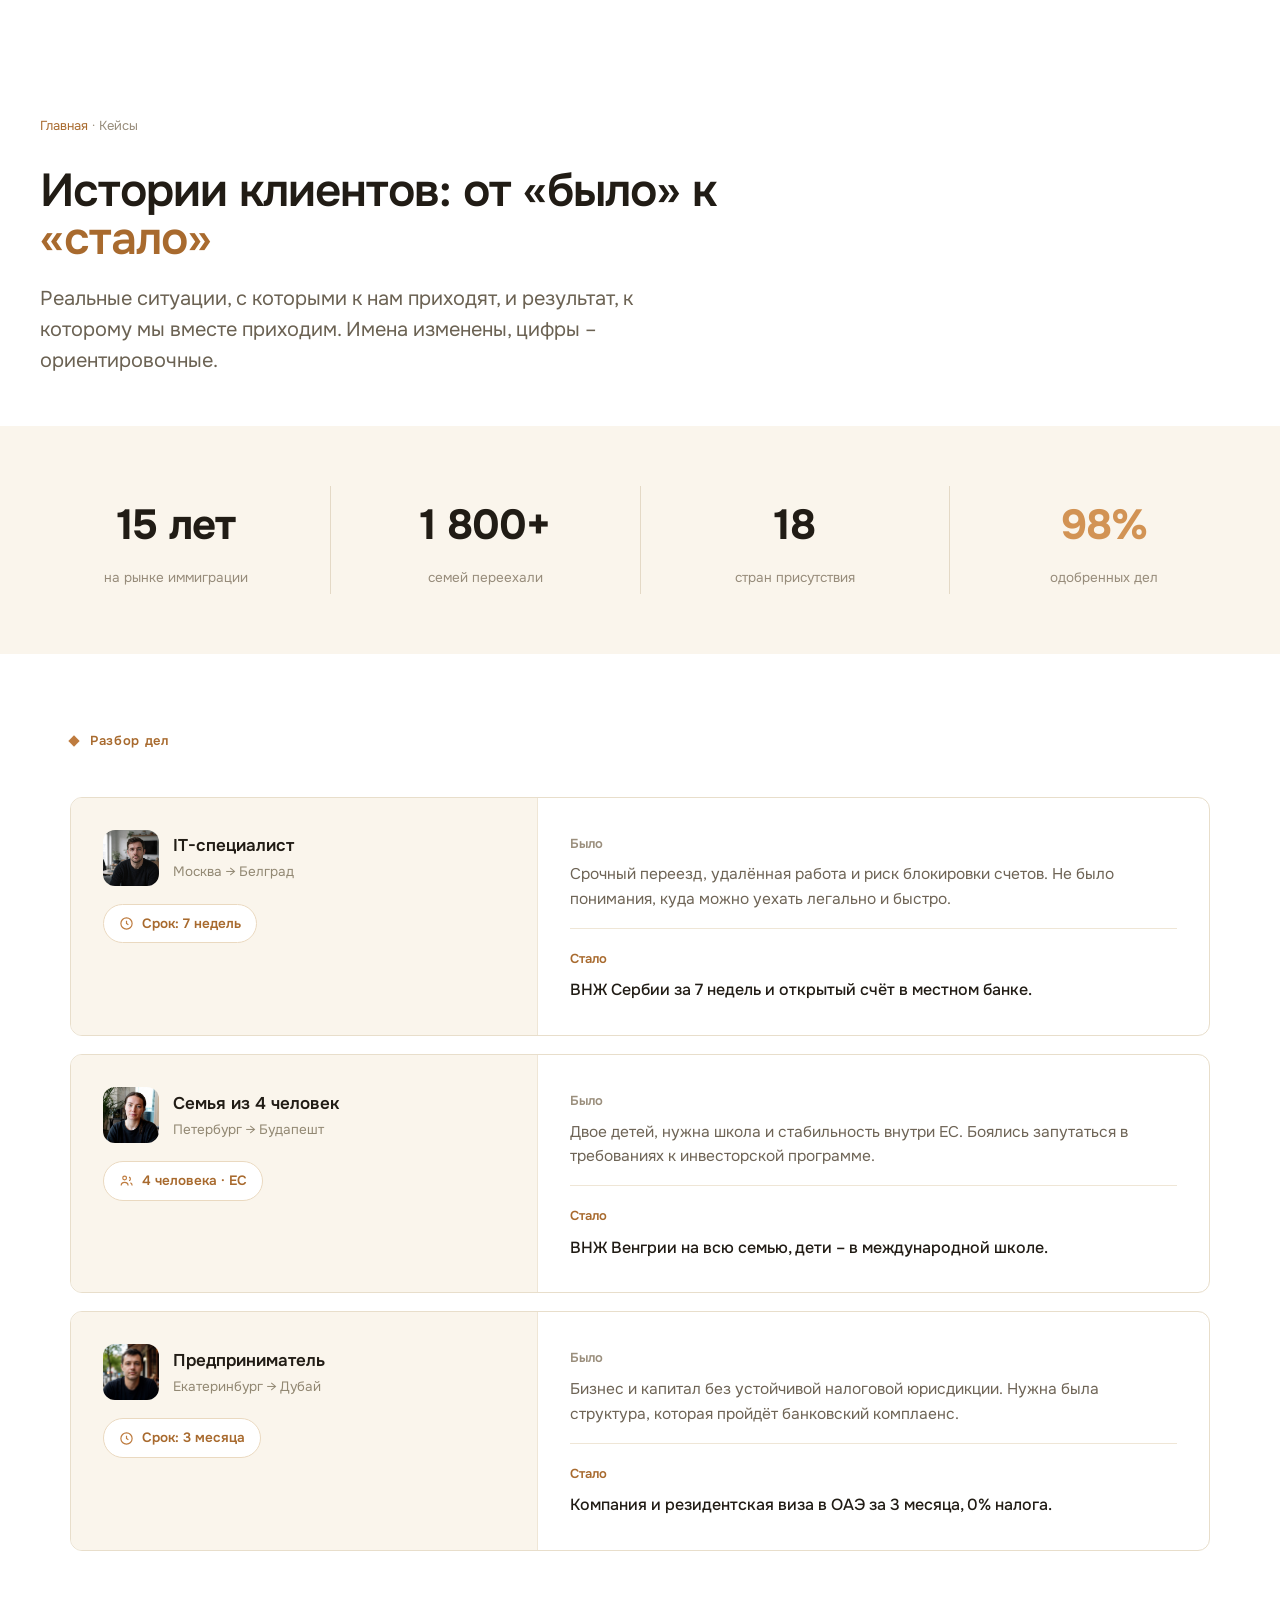
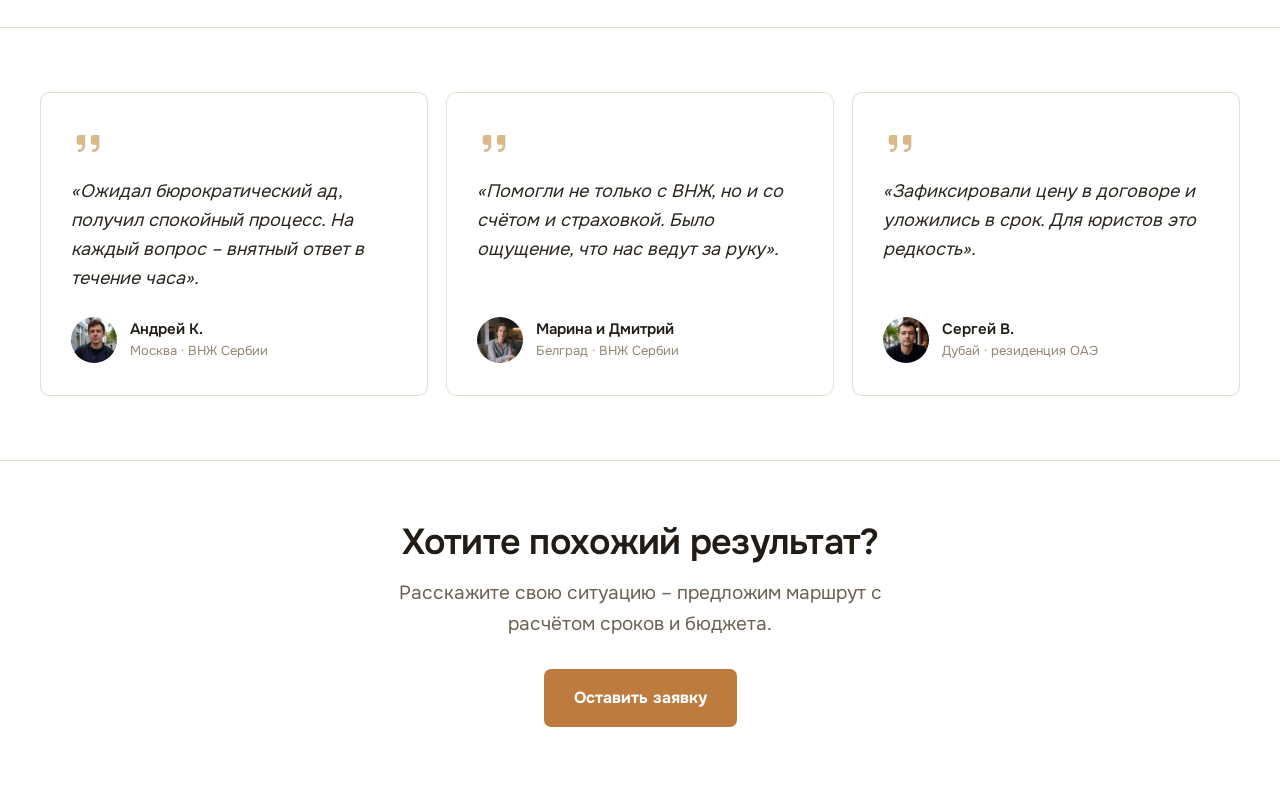
==== Cases.dc.html @ de361b55 "Polish: remove decorative icons & hero eyebrows, redesign Contacts (cream info panel + extra form fi" ====
<!DOCTYPE html>
<html>
<head>
<meta charset="utf-8">
<meta name="viewport" content="width=device-width, initial-scale=1">
<script src="./support.js"></script>
</head>
<body>
<x-dc>
<helmet>
<link rel="stylesheet" href="_ds/meta-design-system-d7eae776-0840-4b6b-a743-934cf637a0c1/tokens/fonts.css">
<link rel="stylesheet" href="_ds/meta-design-system-d7eae776-0840-4b6b-a743-934cf637a0c1/styles.css">
<script src="_ds/meta-design-system-d7eae776-0840-4b6b-a743-934cf637a0c1/_ds_bundle.js"></script>
<link rel="preconnect" href="https://fonts.googleapis.com">
<link rel="preconnect" href="https://fonts.gstatic.com" crossorigin>
<link href="https://fonts.googleapis.com/css2?family=Onest:wght@300;400;500;600;700;800&display=swap" rel="stylesheet">
<style>
  *{box-sizing:border-box}
  h1,h2,h3{font-weight:600!important}
  .tlink{position:relative;transition:color .2s ease}
  .tlink::after{content:"";position:absolute;left:0;bottom:-4px;height:1.5px;width:100%;background:currentColor;transform:scaleX(0);transform-origin:left;transition:transform .32s cubic-bezier(.2,.7,.2,1)}
  .tlink:hover{color:#8A5524}
  .tlink:hover::after{transform:scaleX(1)}
  html{scroll-behavior:smooth;scroll-padding-top:90px}
  body{margin:0;background:#FFFFFF;font-family:'Onest',sans-serif;color:#211C15;line-height:1.6;-webkit-font-smoothing:antialiased}
  ::selection{background:#BE7B3E;color:#fff}
  a{color:inherit;text-decoration:none}
  ::-webkit-scrollbar{width:11px;height:11px}
  ::-webkit-scrollbar-track{background:#F3EAD9}
  ::-webkit-scrollbar-thumb{background:#CFA06A;border-radius:10px;border:2px solid #F3EAD9}
  ::-webkit-scrollbar-thumb:hover{background:#A86A2E}
  html{scrollbar-width:thin;scrollbar-color:#CFA06A #F3EAD9}
  @keyframes rise{from{opacity:0;transform:translateY(26px)}to{opacity:1;transform:translateY(0)}}
  .rev{animation:rise .9s cubic-bezier(.2,.7,.2,1) both;animation-timeline:view();animation-range:entry 2% cover 24%}
  @media (max-width:980px){#revGrid{grid-template-columns:1fr!important}}
  @media (max-width:760px){.case-card{grid-template-columns:1fr!important}.case-card>div:first-child{border-right:none!important;border-bottom:1px solid #EFE6D6!important}}
  @media (max-width:620px){#statRow{display:grid!important;grid-template-columns:1fr 1fr!important;gap:26px 14px!important}.statdiv{display:none!important}}
</style>
</helmet>

<div style="background:#FFFFFF;font-family:'Onest',sans-serif;overflow-x:hidden">
  <dc-import name="Header" active="cases" hint-size="100%,70px"></dc-import>

  <section style="background:#FFFFFF;color:#211C15;padding:clamp(80px,11vw,116px) clamp(18px,4vw,40px) clamp(34px,4.5vw,50px)">
    <div style="max-width:1240px;margin:0 auto">
      <div style="font-family:'Onest',sans-serif;font-size:13px;color:#978C7B;margin-bottom:30px"><a href="Home.dc.html" style="color:#A86A2E" style-hover="color:#8A5524 !important">Главная</a> · Кейсы</div>
      <h1 style="font-family:'Onest',sans-serif;font-weight:700;font-size:clamp(30px,4.2vw,46px);line-height:1.05;letter-spacing:-.022em;margin:0 0 20px;color:#211C15;max-width:820px">Истории клиентов: от «было» к <span style="color:#A86A2E">«стало»</span></h1>
      <p style="font-size:clamp(16px,1.6vw,20px);line-height:1.55;color:#6B6253;max-width:620px;margin:0">Реальные ситуации, с которыми к нам приходят, и результат, к которому мы вместе приходим. Имена изменены, цифры – ориентировочные.</p>
    </div>
  </section>

  <!-- STATS -->
  <section style="background:#FAF5EC;color:#211C15;padding:clamp(40px,5vw,60px) clamp(18px,4vw,40px)">
    <div style="max-width:1240px;margin:0 auto">
      <div id="statRow" class="rev" style="display:flex;gap:18px">
        <div style="flex:1;text-align:center;padding:6px 10px"><div style="font-family:'Onest',sans-serif;font-weight:700;font-size:clamp(28px,3.4vw,42px);color:#211C15;letter-spacing:-.02em">15 лет</div><div style="font-size:13.5px;color:#978C7B;margin-top:7px">на рынке иммиграции</div></div>
        <div class="statdiv" style="width:1px;background:#E4D9C6"></div>
        <div style="flex:1;text-align:center;padding:6px 10px"><div style="font-family:'Onest',sans-serif;font-weight:700;font-size:clamp(28px,3.4vw,42px);color:#211C15;letter-spacing:-.02em">1&nbsp;800+</div><div style="font-size:13.5px;color:#978C7B;margin-top:7px">семей переехали</div></div>
        <div class="statdiv" style="width:1px;background:#E4D9C6"></div>
        <div style="flex:1;text-align:center;padding:6px 10px"><div style="font-family:'Onest',sans-serif;font-weight:700;font-size:clamp(28px,3.4vw,42px);color:#211C15;letter-spacing:-.02em">18</div><div style="font-size:13.5px;color:#978C7B;margin-top:7px">стран присутствия</div></div>
        <div class="statdiv" style="width:1px;background:#E4D9C6"></div>
        <div style="flex:1;text-align:center;padding:6px 10px"><div style="font-family:'Onest',sans-serif;font-weight:700;font-size:clamp(28px,3.4vw,42px);color:#D29354;letter-spacing:-.02em">98%</div><div style="font-size:13.5px;color:#978C7B;margin-top:7px">одобренных дел</div></div>
      </div>
    </div>
  </section>

  <!-- CASES -->
  <section style="background:#FFFFFF;padding:clamp(34px,6vw,88px) clamp(18px,4vw,40px)">
    <div style="max-width:1140px;margin:0 auto">
      <div style="display:flex;align-items:center;gap:12px;margin-bottom:clamp(26px,3.5vw,52px)">
        <span style="width:8px;height:8px;background:#BE7B3E;transform:rotate(45deg);display:inline-block"></span>
        <span style="font-family:'Onest',sans-serif;font-size:13px;font-weight:600;letter-spacing:.05em;color:#A86A2E">Разбор дел</span>
      </div>

      <div id="caseGrid" style="display:flex;flex-direction:column;gap:18px">

        <div class="rev case-card" style="display:grid;grid-template-columns:.82fr 1.18fr;border:1px solid #E8DECB;border-radius:12px;overflow:hidden;background:#fff">
          <div style="background:#FAF5EC;padding:clamp(24px,3vw,32px);display:flex;flex-direction:column;gap:18px;border-right:1px solid #EFE6D6">
            <div style="display:flex;align-items:center;gap:14px">
              <span style="width:56px;height:56px;border-radius:12px;background:url('images/man3.jpg') center/cover;flex:none"></span>
              <div><div style="font-family:'Onest',sans-serif;font-weight:600;font-size:17px;color:#211C15">IT-специалист</div><div style="font-size:13.5px;color:#928873;margin-top:2px">Москва → Белград</div></div>
            </div>
            <div style="display:inline-flex;align-items:center;gap:8px;align-self:flex-start;background:#fff;border:1px solid #EAD9C0;padding:8px 15px;border-radius:999px"><svg width="15" height="15" viewBox="0 0 24 24" fill="none" stroke="#BE7B3E" stroke-width="1.9"><circle cx="12" cy="12" r="9"></circle><path d="M12 7.5V12l3 2"></path></svg><span style="font-family:'Onest',sans-serif;font-size:13.5px;font-weight:600;color:#A86A2E">Срок: 7 недель</span></div>
          </div>
          <div style="padding:clamp(24px,3vw,32px)">
            <div><span style="font-family:'Onest',sans-serif;font-size:13px;font-weight:600;color:#9A8E7C">Было</span><p style="margin:7px 0 0;font-size:15.5px;color:#6E6456;line-height:1.6">Срочный переезд, удалённая работа и риск блокировки счетов. Не было понимания, куда можно уехать легально и быстро.</p></div>
            <div style="margin-top:16px;padding-top:16px;border-top:1px solid #EFE6D6"><span style="font-family:'Onest',sans-serif;font-size:13px;font-weight:600;color:#A86A2E">Стало</span><p style="margin:7px 0 0;font-size:16px;color:#211C15;line-height:1.6;font-weight:500">ВНЖ Сербии за 7 недель и открытый счёт в местном банке.</p></div>
          </div>
        </div>

        <div class="rev case-card" style="display:grid;grid-template-columns:.82fr 1.18fr;border:1px solid #E8DECB;border-radius:12px;overflow:hidden;background:#fff">
          <div style="background:#FAF5EC;padding:clamp(24px,3vw,32px);display:flex;flex-direction:column;gap:18px;border-right:1px solid #EFE6D6">
            <div style="display:flex;align-items:center;gap:14px">
              <span style="width:56px;height:56px;border-radius:12px;background:url('images/woman2.jpg') center/cover;flex:none"></span>
              <div><div style="font-family:'Onest',sans-serif;font-weight:600;font-size:17px;color:#211C15">Семья из 4 человек</div><div style="font-size:13.5px;color:#928873;margin-top:2px">Петербург → Будапешт</div></div>
            </div>
            <div style="display:inline-flex;align-items:center;gap:8px;align-self:flex-start;background:#fff;border:1px solid #EAD9C0;padding:8px 15px;border-radius:999px"><svg width="15" height="15" viewBox="0 0 24 24" fill="none" stroke="#BE7B3E" stroke-width="1.9"><circle cx="9" cy="8" r="3"></circle><path d="M3.5 20c0-3 2.5-5 5.5-5s5.5 2 5.5 5M16 6.6a3 3 0 0 1 0 5.8M21 20c0-2-1.1-3.6-2.7-4.4"></path></svg><span style="font-family:'Onest',sans-serif;font-size:13.5px;font-weight:600;color:#A86A2E">4 человека · ЕС</span></span></div>
          </div>
          <div style="padding:clamp(24px,3vw,32px)">
            <div><span style="font-family:'Onest',sans-serif;font-size:13px;font-weight:600;color:#9A8E7C">Было</span><p style="margin:7px 0 0;font-size:15.5px;color:#6E6456;line-height:1.6">Двое детей, нужна школа и стабильность внутри ЕС. Боялись запутаться в требованиях к инвесторской программе.</p></div>
            <div style="margin-top:16px;padding-top:16px;border-top:1px solid #EFE6D6"><span style="font-family:'Onest',sans-serif;font-size:13px;font-weight:600;color:#A86A2E">Стало</span><p style="margin:7px 0 0;font-size:16px;color:#211C15;line-height:1.6;font-weight:500">ВНЖ Венгрии на всю семью, дети – в международной школе.</p></div>
          </div>
        </div>

        <div class="rev case-card" style="display:grid;grid-template-columns:.82fr 1.18fr;border:1px solid #E8DECB;border-radius:12px;overflow:hidden;background:#fff">
          <div style="background:#FAF5EC;padding:clamp(24px,3vw,32px);display:flex;flex-direction:column;gap:18px;border-right:1px solid #EFE6D6">
            <div style="display:flex;align-items:center;gap:14px">
              <span style="width:56px;height:56px;border-radius:12px;background:url('images/man2.jpg') center/cover;flex:none"></span>
              <div><div style="font-family:'Onest',sans-serif;font-weight:600;font-size:17px;color:#211C15">Предприниматель</div><div style="font-size:13.5px;color:#928873;margin-top:2px">Екатеринбург → Дубай</div></div>
            </div>
            <div style="display:inline-flex;align-items:center;gap:8px;align-self:flex-start;background:#fff;border:1px solid #EAD9C0;padding:8px 15px;border-radius:999px"><svg width="15" height="15" viewBox="0 0 24 24" fill="none" stroke="#BE7B3E" stroke-width="1.9"><circle cx="12" cy="12" r="9"></circle><path d="M12 7.5V12l3 2"></path></svg><span style="font-family:'Onest',sans-serif;font-size:13.5px;font-weight:600;color:#A86A2E">Срок: 3 месяца</span></div>
          </div>
          <div style="padding:clamp(24px,3vw,32px)">
            <div><span style="font-family:'Onest',sans-serif;font-size:13px;font-weight:600;color:#9A8E7C">Было</span><p style="margin:7px 0 0;font-size:15.5px;color:#6E6456;line-height:1.6">Бизнес и капитал без устойчивой налоговой юрисдикции. Нужна была структура, которая пройдёт банковский комплаенс.</p></div>
            <div style="margin-top:16px;padding-top:16px;border-top:1px solid #EFE6D6"><span style="font-family:'Onest',sans-serif;font-size:13px;font-weight:600;color:#A86A2E">Стало</span><p style="margin:7px 0 0;font-size:16px;color:#211C15;line-height:1.6;font-weight:500">Компания и резидентская виза в ОАЭ за 3 месяца, 0% налога.</p></div>
          </div>
        </div>

      </div>
    </div>
  </section>

  <!-- TESTIMONIALS -->
  <section style="background:#FFFFFF;padding:clamp(38px,5vw,64px) clamp(18px,4vw,40px);border-top:1px solid #E9DECC">
    <div style="max-width:1240px;margin:0 auto">
      <div id="revGrid" style="display:grid;grid-template-columns:repeat(3,1fr);gap:18px">
        <div class="rev" style="background:#fff;border:1px solid #E8DECB;border-radius:10px;padding:32px 30px;display:flex;flex-direction:column">
          <svg width="34" height="34" viewBox="0 0 24 24" fill="#D9B98A" style="margin-bottom:18px"><path d="M10 7H6a2 2 0 0 0-2 2v3a2 2 0 0 0 2 2h2v1a2 2 0 0 1-2 2H5v2h1a4 4 0 0 0 4-4V7Zm10 0h-4a2 2 0 0 0-2 2v3a2 2 0 0 0 2 2h2v1a2 2 0 0 1-2 2h-1v2h1a4 4 0 0 0 4-4V7Z"></path></svg>
          <p style="font-family:'Onest',sans-serif;font-size:18px;line-height:1.6;color:#2A251D;margin:0 0 24px;font-style:italic">«Ожидал бюрократический ад, получил спокойный процесс. На каждый вопрос – внятный ответ в течение часа».</p>
          <div style="margin-top:auto;display:flex;align-items:center;gap:13px"><span style="width:46px;height:46px;border-radius:50%;background:url('images/man1.jpg') center/cover;flex:none"></span><div><div style="font-family:'Onest',sans-serif;font-weight:600;font-size:15px;color:#211C15">Андрей К.</div><div style="font-size:13px;color:#928873">Москва · ВНЖ Сербии</div></div></div>
        </div>
        <div class="rev" style="background:#fff;border:1px solid #E8DECB;border-radius:10px;padding:32px 30px;display:flex;flex-direction:column">
          <svg width="34" height="34" viewBox="0 0 24 24" fill="#D9B98A" style="margin-bottom:18px"><path d="M10 7H6a2 2 0 0 0-2 2v3a2 2 0 0 0 2 2h2v1a2 2 0 0 1-2 2H5v2h1a4 4 0 0 0 4-4V7Zm10 0h-4a2 2 0 0 0-2 2v3a2 2 0 0 0 2 2h2v1a2 2 0 0 1-2 2h-1v2h1a4 4 0 0 0 4-4V7Z"></path></svg>
          <p style="font-family:'Onest',sans-serif;font-size:18px;line-height:1.6;color:#2A251D;margin:0 0 24px;font-style:italic">«Помогли не только с ВНЖ, но и со счётом и страховкой. Было ощущение, что нас ведут за руку».</p>
          <div style="margin-top:auto;display:flex;align-items:center;gap:13px"><span style="width:46px;height:46px;border-radius:50%;background:url('images/woman1.jpg') center/cover;flex:none"></span><div><div style="font-family:'Onest',sans-serif;font-weight:600;font-size:15px;color:#211C15">Марина и Дмитрий</div><div style="font-size:13px;color:#928873">Белград · ВНЖ Сербии</div></div></div>
        </div>
        <div class="rev" style="background:#fff;border:1px solid #E8DECB;border-radius:10px;padding:32px 30px;display:flex;flex-direction:column">
          <svg width="34" height="34" viewBox="0 0 24 24" fill="#D9B98A" style="margin-bottom:18px"><path d="M10 7H6a2 2 0 0 0-2 2v3a2 2 0 0 0 2 2h2v1a2 2 0 0 1-2 2H5v2h1a4 4 0 0 0 4-4V7Zm10 0h-4a2 2 0 0 0-2 2v3a2 2 0 0 0 2 2h2v1a2 2 0 0 1-2 2h-1v2h1a4 4 0 0 0 4-4V7Z"></path></svg>
          <p style="font-family:'Onest',sans-serif;font-size:18px;line-height:1.6;color:#2A251D;margin:0 0 24px;font-style:italic">«Зафиксировали цену в договоре и уложились в срок. Для юристов это редкость».</p>
          <div style="margin-top:auto;display:flex;align-items:center;gap:13px"><span style="width:46px;height:46px;border-radius:50%;background:url('images/man2.jpg') center/cover;flex:none"></span><div><div style="font-family:'Onest',sans-serif;font-weight:600;font-size:15px;color:#211C15">Сергей В.</div><div style="font-size:13px;color:#928873">Дубай · резиденция ОАЭ</div></div></div>
        </div>
      </div>
    </div>
  </section>

  <section style="background:#FFFFFF;color:#211C15;padding:clamp(38px,5vw,62px) clamp(18px,4vw,40px);border-top:1px solid #E9DECC">
    <div style="max-width:920px;margin:0 auto;text-align:center">
      <h2 class="rev" style="font-family:'Onest',sans-serif;font-weight:700;font-size:clamp(24px,3vw,36px);line-height:1.1;letter-spacing:-.02em;color:#211C15;margin:0 0 16px">Хотите похожий результат?</h2>
      <p class="rev" style="font-size:clamp(16px,1.6vw,19px);color:#6B6253;max-width:540px;margin:0 auto 30px;line-height:1.6">Расскажите свою ситуацию – предложим маршрут с расчётом сроков и бюджета.</p>
      <a href="Contacts.dc.html" class="rev" style="display:inline-flex;align-items:center;gap:10px;padding:16px 30px;border-radius:7px;background:#BE7B3E;color:#fff;font-family:'Onest',sans-serif;font-weight:700;font-size:16px;transition:background .2s ease" style-hover="background:#1A140D !important;color:#fff !important">Оставить заявку
        
      </a>
    </div>
  </section>

  <dc-import name="Footer" hint-size="100%,420px"></dc-import>
</div>
</x-dc>
</body>
</html>
---- _ds/meta-design-system-d7eae776-0840-4b6b-a743-934cf637a0c1/tokens/fonts.css ----
/* ============================================================
   FONTS — Meta Design System
   Optimistic VF is Meta's proprietary variable display face and
   cannot be redistributed. Montserrat (a documented fallback) is
   substituted as the nearest geometric-humanist match on Google
   Fonts. Replace with licensed Optimistic VF for production.
   ============================================================ */
@import url('https://fonts.googleapis.com/css2?family=Montserrat:ital,wght@0,300;0,400;0,500;0,600;0,700;1,400&display=swap');
---- _ds/meta-design-system-d7eae776-0840-4b6b-a743-934cf637a0c1/styles.css ----
/* ============================================================
   Meta Design System — global entry point.
   Consumers link THIS file. Import-only; no rules live here.
   ============================================================ */
@import url("tokens/fonts.css");
@import url("tokens/colors.css");
@import url("tokens/typography.css");
@import url("tokens/spacing.css");
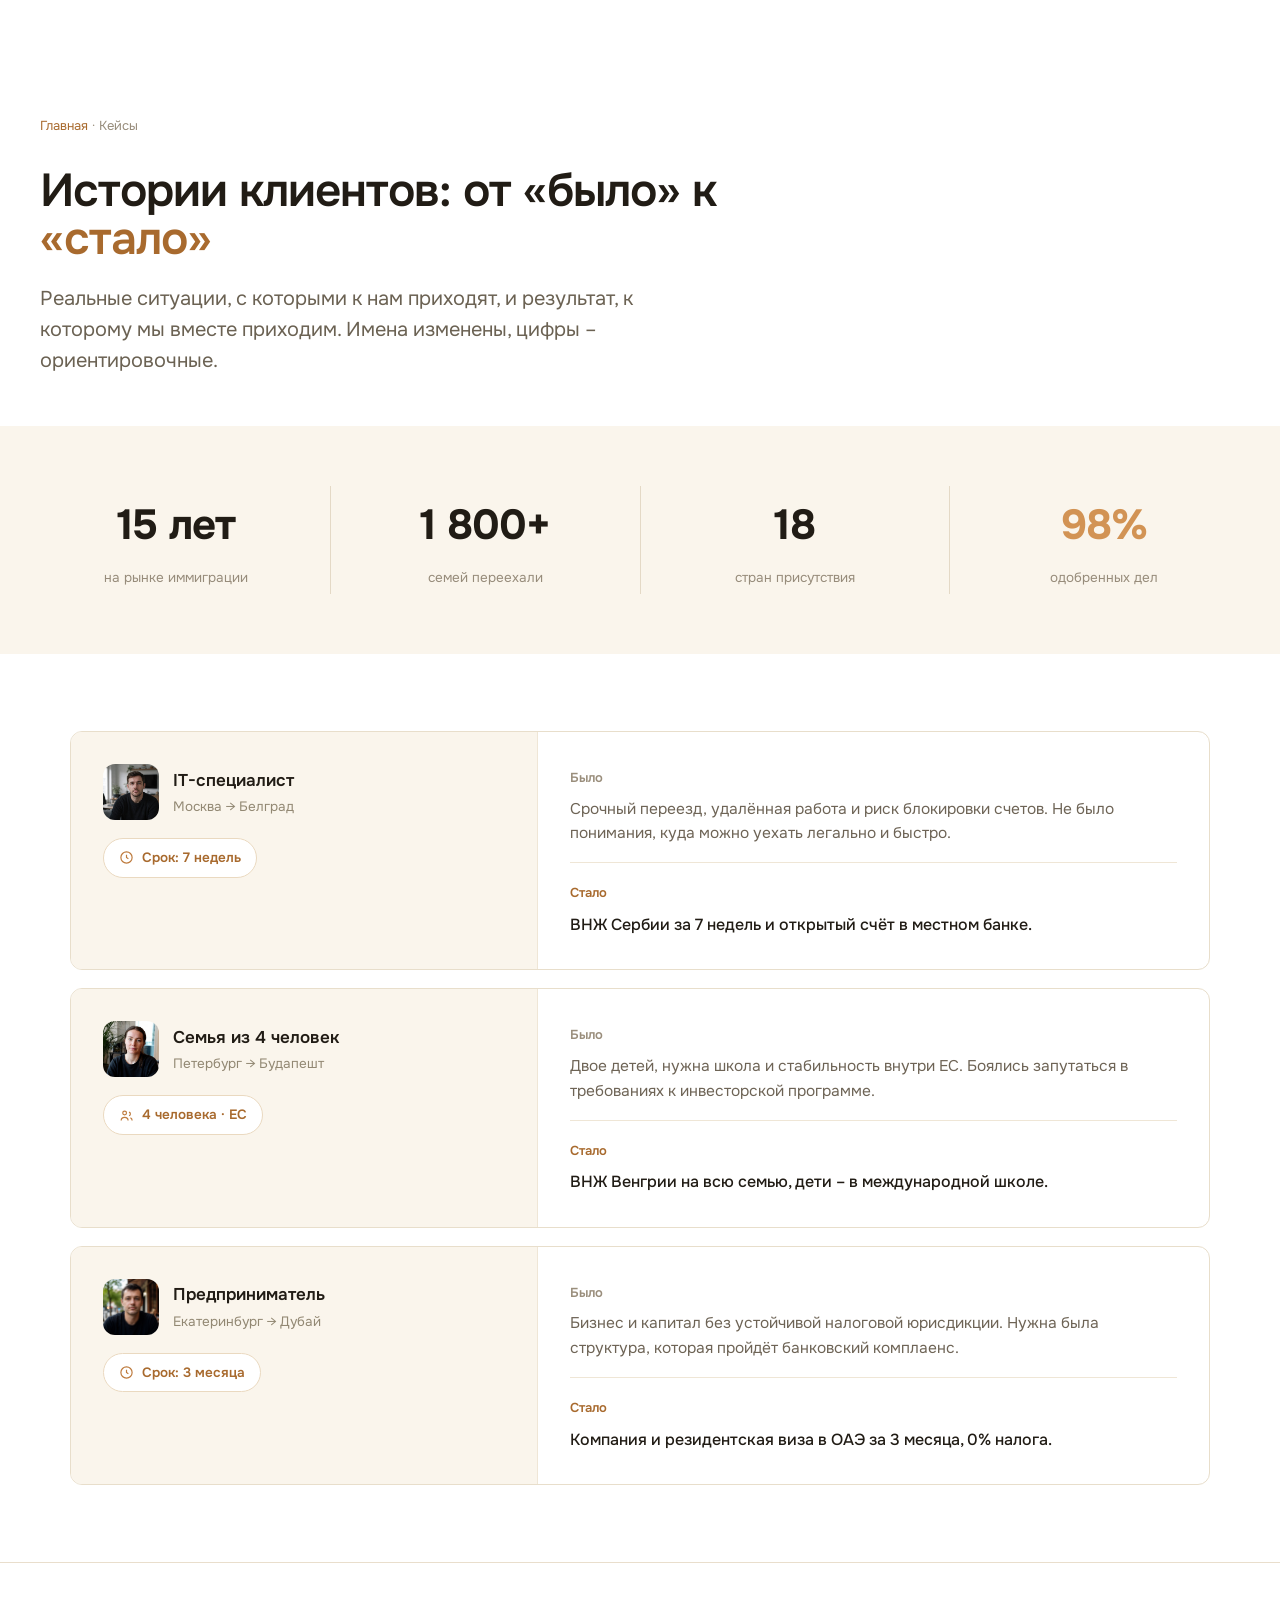
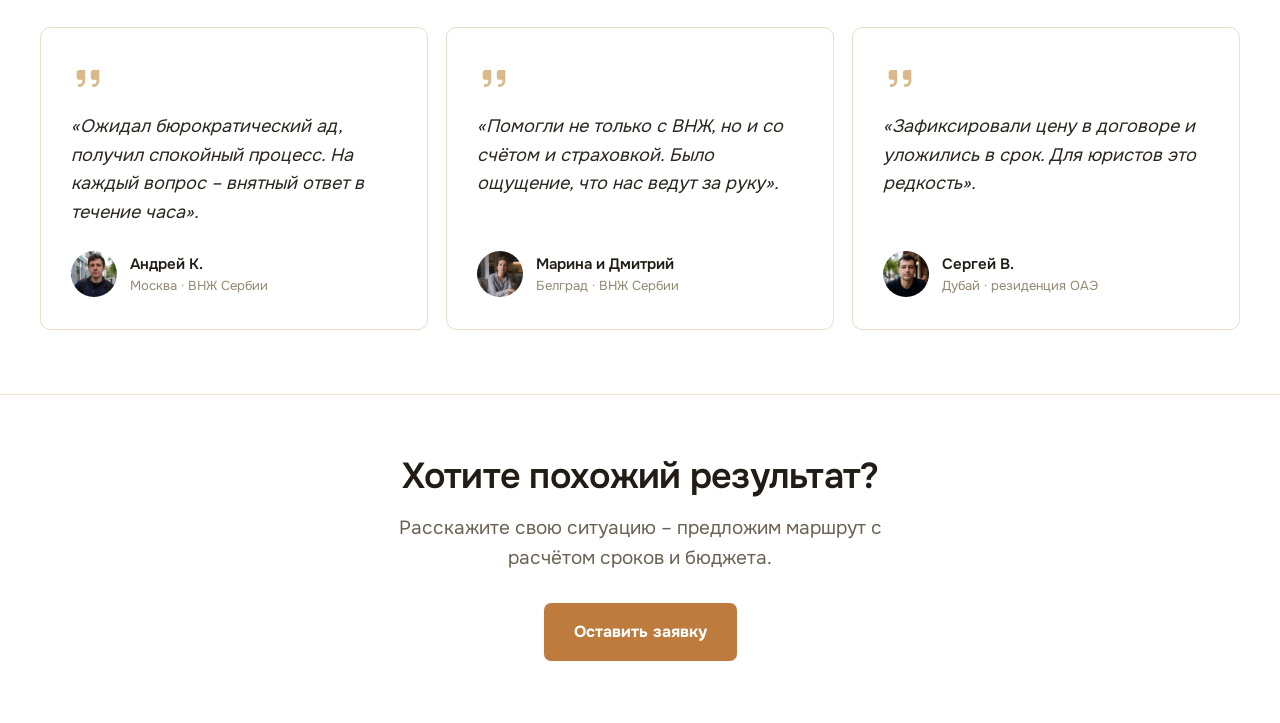
==== commit 7775c45b: "Remove section eyebrows, fix Services 04-06 spacing, hide comparison table on tablet, add footer leg" ====
--- a/Cases.dc.html
+++ b/Cases.dc.html
@@ -67,10 +67,6 @@
   <!-- CASES -->
   <section style="background:#FFFFFF;padding:clamp(34px,6vw,88px) clamp(18px,4vw,40px)">
     <div style="max-width:1140px;margin:0 auto">
-      <div style="display:flex;align-items:center;gap:12px;margin-bottom:clamp(26px,3.5vw,52px)">
-        <span style="width:8px;height:8px;background:#BE7B3E;transform:rotate(45deg);display:inline-block"></span>
-        <span style="font-family:'Onest',sans-serif;font-size:13px;font-weight:600;letter-spacing:.05em;color:#A86A2E">Разбор дел</span>
-      </div>
 
       <div id="caseGrid" style="display:flex;flex-direction:column;gap:18px">
 
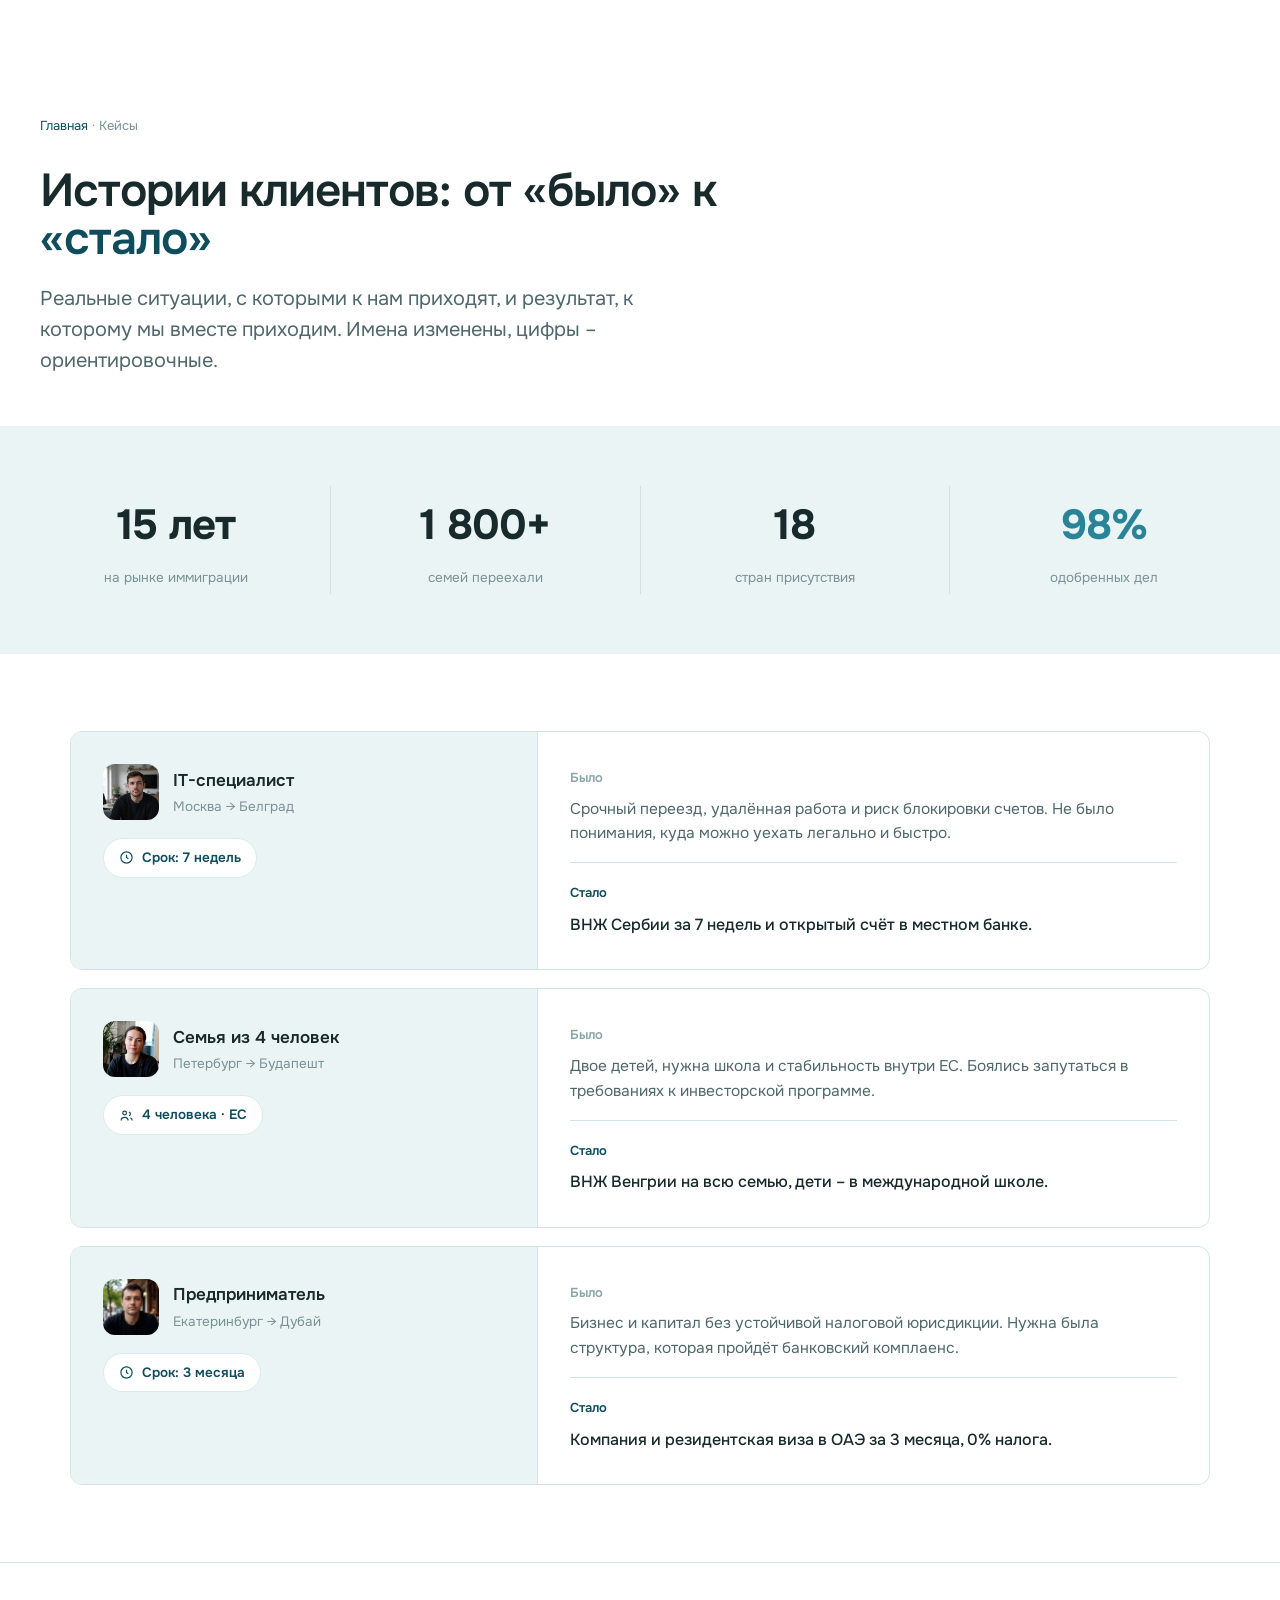
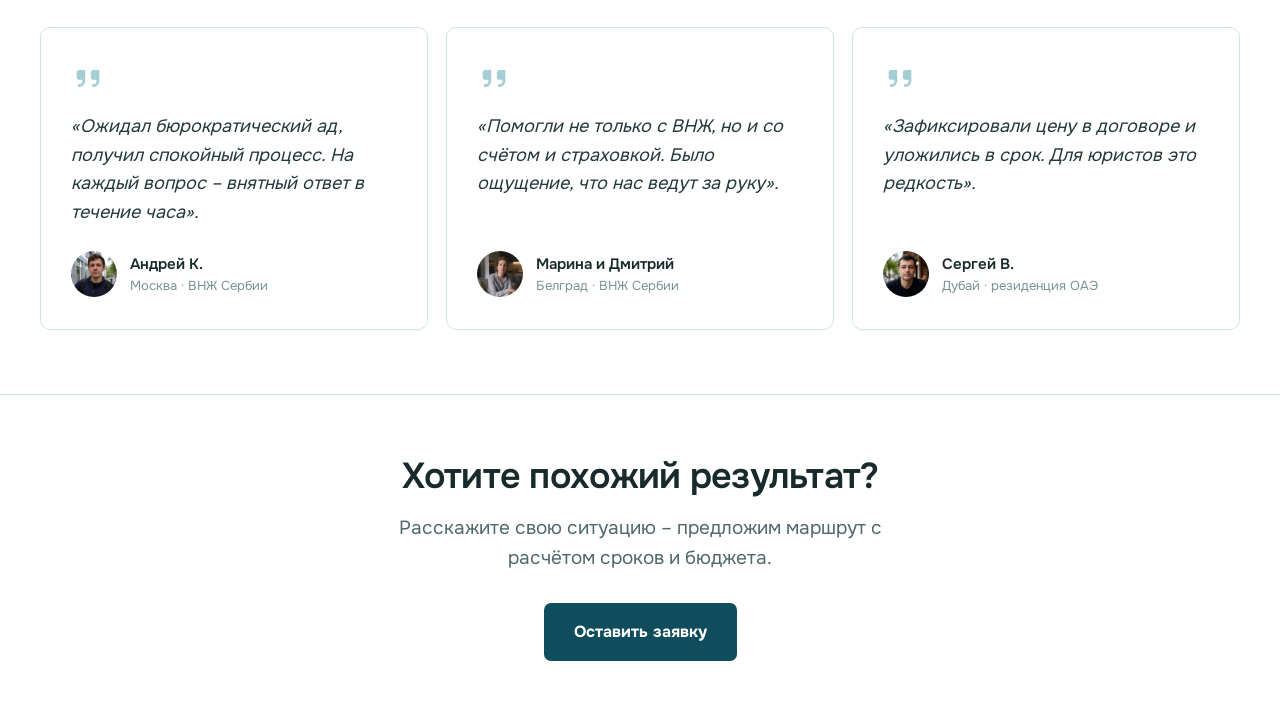
==== commit 8db74453: "Rebrand to teal palette (#0F4C5C primary) across all pages, including favicon Co-Authored-By: Claude" ====
--- a/Cases.dc.html
+++ b/Cases.dc.html
@@ -3,6 +3,8 @@
 <head>
 <meta charset="utf-8">
 <meta name="viewport" content="width=device-width, initial-scale=1">
+<title>МЕРИДИАН</title>
+<link rel="icon" type="image/svg+xml" href="favicon.svg">
 <script src="./support.js"></script>
 </head>
 <body>
@@ -19,21 +21,21 @@
   h1,h2,h3{font-weight:600!important}
   .tlink{position:relative;transition:color .2s ease}
   .tlink::after{content:"";position:absolute;left:0;bottom:-4px;height:1.5px;width:100%;background:currentColor;transform:scaleX(0);transform-origin:left;transition:transform .32s cubic-bezier(.2,.7,.2,1)}
-  .tlink:hover{color:#8A5524}
+  .tlink:hover{color:#0A3A46}
   .tlink:hover::after{transform:scaleX(1)}
   html{scroll-behavior:smooth;scroll-padding-top:90px}
-  body{margin:0;background:#FFFFFF;font-family:'Onest',sans-serif;color:#211C15;line-height:1.6;-webkit-font-smoothing:antialiased}
-  ::selection{background:#BE7B3E;color:#fff}
+  body{margin:0;background:#FFFFFF;font-family:'Onest',sans-serif;color:#182A2B;line-height:1.6;-webkit-font-smoothing:antialiased}
+  ::selection{background:#0F4C5C;color:#fff}
   a{color:inherit;text-decoration:none}
   ::-webkit-scrollbar{width:11px;height:11px}
-  ::-webkit-scrollbar-track{background:#F3EAD9}
-  ::-webkit-scrollbar-thumb{background:#CFA06A;border-radius:10px;border:2px solid #F3EAD9}
-  ::-webkit-scrollbar-thumb:hover{background:#A86A2E}
-  html{scrollbar-width:thin;scrollbar-color:#CFA06A #F3EAD9}
+  ::-webkit-scrollbar-track{background:#DCEAEC}
+  ::-webkit-scrollbar-thumb{background:#4E97A6;border-radius:10px;border:2px solid #DCEAEC}
+  ::-webkit-scrollbar-thumb:hover{background:#0F4C5C}
+  html{scrollbar-width:thin;scrollbar-color:#4E97A6 #DCEAEC}
   @keyframes rise{from{opacity:0;transform:translateY(26px)}to{opacity:1;transform:translateY(0)}}
   .rev{animation:rise .9s cubic-bezier(.2,.7,.2,1) both;animation-timeline:view();animation-range:entry 2% cover 24%}
   @media (max-width:980px){#revGrid{grid-template-columns:1fr!important}}
-  @media (max-width:760px){.case-card{grid-template-columns:1fr!important}.case-card>div:first-child{border-right:none!important;border-bottom:1px solid #EFE6D6!important}}
+  @media (max-width:760px){.case-card{grid-template-columns:1fr!important}.case-card>div:first-child{border-right:none!important;border-bottom:1px solid #D3E4E6!important}}
   @media (max-width:620px){#statRow{display:grid!important;grid-template-columns:1fr 1fr!important;gap:26px 14px!important}.statdiv{display:none!important}}
 </style>
 </helmet>
@@ -41,25 +43,25 @@
 <div style="background:#FFFFFF;font-family:'Onest',sans-serif;overflow-x:hidden">
   <dc-import name="Header" active="cases" hint-size="100%,70px"></dc-import>
 
-  <section style="background:#FFFFFF;color:#211C15;padding:clamp(80px,11vw,116px) clamp(18px,4vw,40px) clamp(34px,4.5vw,50px)">
+  <section style="background:#FFFFFF;color:#182A2B;padding:clamp(80px,11vw,116px) clamp(18px,4vw,40px) clamp(34px,4.5vw,50px)">
     <div style="max-width:1240px;margin:0 auto">
-      <div style="font-family:'Onest',sans-serif;font-size:13px;color:#978C7B;margin-bottom:30px"><a href="Home.dc.html" style="color:#A86A2E" style-hover="color:#8A5524 !important">Главная</a> · Кейсы</div>
-      <h1 style="font-family:'Onest',sans-serif;font-weight:700;font-size:clamp(30px,4.2vw,46px);line-height:1.05;letter-spacing:-.022em;margin:0 0 20px;color:#211C15;max-width:820px">Истории клиентов: от «было» к <span style="color:#A86A2E">«стало»</span></h1>
-      <p style="font-size:clamp(16px,1.6vw,20px);line-height:1.55;color:#6B6253;max-width:620px;margin:0">Реальные ситуации, с которыми к нам приходят, и результат, к которому мы вместе приходим. Имена изменены, цифры – ориентировочные.</p>
+      <div style="font-family:'Onest',sans-serif;font-size:13px;color:#7A9296;margin-bottom:30px"><a href="Home.dc.html" style="color:#0F4C5C" style-hover="color:#0A3A46 !important">Главная</a> · Кейсы</div>
+      <h1 style="font-family:'Onest',sans-serif;font-weight:700;font-size:clamp(30px,4.2vw,46px);line-height:1.05;letter-spacing:-.022em;margin:0 0 20px;color:#182A2B;max-width:820px">Истории клиентов: от «было» к <span style="color:#0F4C5C">«стало»</span></h1>
+      <p style="font-size:clamp(16px,1.6vw,20px);line-height:1.55;color:#50686C;max-width:620px;margin:0">Реальные ситуации, с которыми к нам приходят, и результат, к которому мы вместе приходим. Имена изменены, цифры – ориентировочные.</p>
     </div>
   </section>
 
   <!-- STATS -->
-  <section style="background:#FAF5EC;color:#211C15;padding:clamp(40px,5vw,60px) clamp(18px,4vw,40px)">
+  <section style="background:#EAF4F5;color:#182A2B;padding:clamp(40px,5vw,60px) clamp(18px,4vw,40px)">
     <div style="max-width:1240px;margin:0 auto">
       <div id="statRow" class="rev" style="display:flex;gap:18px">
-        <div style="flex:1;text-align:center;padding:6px 10px"><div style="font-family:'Onest',sans-serif;font-weight:700;font-size:clamp(28px,3.4vw,42px);color:#211C15;letter-spacing:-.02em">15 лет</div><div style="font-size:13.5px;color:#978C7B;margin-top:7px">на рынке иммиграции</div></div>
-        <div class="statdiv" style="width:1px;background:#E4D9C6"></div>
-        <div style="flex:1;text-align:center;padding:6px 10px"><div style="font-family:'Onest',sans-serif;font-weight:700;font-size:clamp(28px,3.4vw,42px);color:#211C15;letter-spacing:-.02em">1&nbsp;800+</div><div style="font-size:13.5px;color:#978C7B;margin-top:7px">семей переехали</div></div>
-        <div class="statdiv" style="width:1px;background:#E4D9C6"></div>
-        <div style="flex:1;text-align:center;padding:6px 10px"><div style="font-family:'Onest',sans-serif;font-weight:700;font-size:clamp(28px,3.4vw,42px);color:#211C15;letter-spacing:-.02em">18</div><div style="font-size:13.5px;color:#978C7B;margin-top:7px">стран присутствия</div></div>
-        <div class="statdiv" style="width:1px;background:#E4D9C6"></div>
-        <div style="flex:1;text-align:center;padding:6px 10px"><div style="font-family:'Onest',sans-serif;font-weight:700;font-size:clamp(28px,3.4vw,42px);color:#D29354;letter-spacing:-.02em">98%</div><div style="font-size:13.5px;color:#978C7B;margin-top:7px">одобренных дел</div></div>
+        <div style="flex:1;text-align:center;padding:6px 10px"><div style="font-family:'Onest',sans-serif;font-weight:700;font-size:clamp(28px,3.4vw,42px);color:#182A2B;letter-spacing:-.02em">15 лет</div><div style="font-size:13.5px;color:#7A9296;margin-top:7px">на рынке иммиграции</div></div>
+        <div class="statdiv" style="width:1px;background:#CFE1E3"></div>
+        <div style="flex:1;text-align:center;padding:6px 10px"><div style="font-family:'Onest',sans-serif;font-weight:700;font-size:clamp(28px,3.4vw,42px);color:#182A2B;letter-spacing:-.02em">1&nbsp;800+</div><div style="font-size:13.5px;color:#7A9296;margin-top:7px">семей переехали</div></div>
+        <div class="statdiv" style="width:1px;background:#CFE1E3"></div>
+        <div style="flex:1;text-align:center;padding:6px 10px"><div style="font-family:'Onest',sans-serif;font-weight:700;font-size:clamp(28px,3.4vw,42px);color:#182A2B;letter-spacing:-.02em">18</div><div style="font-size:13.5px;color:#7A9296;margin-top:7px">стран присутствия</div></div>
+        <div class="statdiv" style="width:1px;background:#CFE1E3"></div>
+        <div style="flex:1;text-align:center;padding:6px 10px"><div style="font-family:'Onest',sans-serif;font-weight:700;font-size:clamp(28px,3.4vw,42px);color:#2A8499;letter-spacing:-.02em">98%</div><div style="font-size:13.5px;color:#7A9296;margin-top:7px">одобренных дел</div></div>
       </div>
     </div>
   </section>
@@ -70,45 +72,45 @@
 
       <div id="caseGrid" style="display:flex;flex-direction:column;gap:18px">
 
-        <div class="rev case-card" style="display:grid;grid-template-columns:.82fr 1.18fr;border:1px solid #E8DECB;border-radius:12px;overflow:hidden;background:#fff">
-          <div style="background:#FAF5EC;padding:clamp(24px,3vw,32px);display:flex;flex-direction:column;gap:18px;border-right:1px solid #EFE6D6">
+        <div class="rev case-card" style="display:grid;grid-template-columns:.82fr 1.18fr;border:1px solid #D3E4E6;border-radius:12px;overflow:hidden;background:#fff">
+          <div style="background:#EAF4F5;padding:clamp(24px,3vw,32px);display:flex;flex-direction:column;gap:18px;border-right:1px solid #D3E4E6">
             <div style="display:flex;align-items:center;gap:14px">
               <span style="width:56px;height:56px;border-radius:12px;background:url('images/man3.jpg') center/cover;flex:none"></span>
-              <div><div style="font-family:'Onest',sans-serif;font-weight:600;font-size:17px;color:#211C15">IT-специалист</div><div style="font-size:13.5px;color:#928873;margin-top:2px">Москва → Белград</div></div>
+              <div><div style="font-family:'Onest',sans-serif;font-weight:600;font-size:17px;color:#182A2B">IT-специалист</div><div style="font-size:13.5px;color:#7A9296;margin-top:2px">Москва → Белград</div></div>
             </div>
-            <div style="display:inline-flex;align-items:center;gap:8px;align-self:flex-start;background:#fff;border:1px solid #EAD9C0;padding:8px 15px;border-radius:999px"><svg width="15" height="15" viewBox="0 0 24 24" fill="none" stroke="#BE7B3E" stroke-width="1.9"><circle cx="12" cy="12" r="9"></circle><path d="M12 7.5V12l3 2"></path></svg><span style="font-family:'Onest',sans-serif;font-size:13.5px;font-weight:600;color:#A86A2E">Срок: 7 недель</span></div>
+            <div style="display:inline-flex;align-items:center;gap:8px;align-self:flex-start;background:#fff;border:1px solid #D8EBED;padding:8px 15px;border-radius:999px"><svg width="15" height="15" viewBox="0 0 24 24" fill="none" stroke="#0F4C5C" stroke-width="1.9"><circle cx="12" cy="12" r="9"></circle><path d="M12 7.5V12l3 2"></path></svg><span style="font-family:'Onest',sans-serif;font-size:13.5px;font-weight:600;color:#0F4C5C">Срок: 7 недель</span></div>
           </div>
           <div style="padding:clamp(24px,3vw,32px)">
-            <div><span style="font-family:'Onest',sans-serif;font-size:13px;font-weight:600;color:#9A8E7C">Было</span><p style="margin:7px 0 0;font-size:15.5px;color:#6E6456;line-height:1.6">Срочный переезд, удалённая работа и риск блокировки счетов. Не было понимания, куда можно уехать легально и быстро.</p></div>
-            <div style="margin-top:16px;padding-top:16px;border-top:1px solid #EFE6D6"><span style="font-family:'Onest',sans-serif;font-size:13px;font-weight:600;color:#A86A2E">Стало</span><p style="margin:7px 0 0;font-size:16px;color:#211C15;line-height:1.6;font-weight:500">ВНЖ Сербии за 7 недель и открытый счёт в местном банке.</p></div>
+            <div><span style="font-family:'Onest',sans-serif;font-size:13px;font-weight:600;color:#8AA6AA">Было</span><p style="margin:7px 0 0;font-size:15.5px;color:#50686C;line-height:1.6">Срочный переезд, удалённая работа и риск блокировки счетов. Не было понимания, куда можно уехать легально и быстро.</p></div>
+            <div style="margin-top:16px;padding-top:16px;border-top:1px solid #D3E4E6"><span style="font-family:'Onest',sans-serif;font-size:13px;font-weight:600;color:#0F4C5C">Стало</span><p style="margin:7px 0 0;font-size:16px;color:#182A2B;line-height:1.6;font-weight:500">ВНЖ Сербии за 7 недель и открытый счёт в местном банке.</p></div>
           </div>
         </div>
 
-        <div class="rev case-card" style="display:grid;grid-template-columns:.82fr 1.18fr;border:1px solid #E8DECB;border-radius:12px;overflow:hidden;background:#fff">
-          <div style="background:#FAF5EC;padding:clamp(24px,3vw,32px);display:flex;flex-direction:column;gap:18px;border-right:1px solid #EFE6D6">
+        <div class="rev case-card" style="display:grid;grid-template-columns:.82fr 1.18fr;border:1px solid #D3E4E6;border-radius:12px;overflow:hidden;background:#fff">
+          <div style="background:#EAF4F5;padding:clamp(24px,3vw,32px);display:flex;flex-direction:column;gap:18px;border-right:1px solid #D3E4E6">
             <div style="display:flex;align-items:center;gap:14px">
               <span style="width:56px;height:56px;border-radius:12px;background:url('images/woman2.jpg') center/cover;flex:none"></span>
-              <div><div style="font-family:'Onest',sans-serif;font-weight:600;font-size:17px;color:#211C15">Семья из 4 человек</div><div style="font-size:13.5px;color:#928873;margin-top:2px">Петербург → Будапешт</div></div>
+              <div><div style="font-family:'Onest',sans-serif;font-weight:600;font-size:17px;color:#182A2B">Семья из 4 человек</div><div style="font-size:13.5px;color:#7A9296;margin-top:2px">Петербург → Будапешт</div></div>
             </div>
-            <div style="display:inline-flex;align-items:center;gap:8px;align-self:flex-start;background:#fff;border:1px solid #EAD9C0;padding:8px 15px;border-radius:999px"><svg width="15" height="15" viewBox="0 0 24 24" fill="none" stroke="#BE7B3E" stroke-width="1.9"><circle cx="9" cy="8" r="3"></circle><path d="M3.5 20c0-3 2.5-5 5.5-5s5.5 2 5.5 5M16 6.6a3 3 0 0 1 0 5.8M21 20c0-2-1.1-3.6-2.7-4.4"></path></svg><span style="font-family:'Onest',sans-serif;font-size:13.5px;font-weight:600;color:#A86A2E">4 человека · ЕС</span></span></div>
+            <div style="display:inline-flex;align-items:center;gap:8px;align-self:flex-start;background:#fff;border:1px solid #D8EBED;padding:8px 15px;border-radius:999px"><svg width="15" height="15" viewBox="0 0 24 24" fill="none" stroke="#0F4C5C" stroke-width="1.9"><circle cx="9" cy="8" r="3"></circle><path d="M3.5 20c0-3 2.5-5 5.5-5s5.5 2 5.5 5M16 6.6a3 3 0 0 1 0 5.8M21 20c0-2-1.1-3.6-2.7-4.4"></path></svg><span style="font-family:'Onest',sans-serif;font-size:13.5px;font-weight:600;color:#0F4C5C">4 человека · ЕС</span></span></div>
           </div>
           <div style="padding:clamp(24px,3vw,32px)">
-            <div><span style="font-family:'Onest',sans-serif;font-size:13px;font-weight:600;color:#9A8E7C">Было</span><p style="margin:7px 0 0;font-size:15.5px;color:#6E6456;line-height:1.6">Двое детей, нужна школа и стабильность внутри ЕС. Боялись запутаться в требованиях к инвесторской программе.</p></div>
-            <div style="margin-top:16px;padding-top:16px;border-top:1px solid #EFE6D6"><span style="font-family:'Onest',sans-serif;font-size:13px;font-weight:600;color:#A86A2E">Стало</span><p style="margin:7px 0 0;font-size:16px;color:#211C15;line-height:1.6;font-weight:500">ВНЖ Венгрии на всю семью, дети – в международной школе.</p></div>
+            <div><span style="font-family:'Onest',sans-serif;font-size:13px;font-weight:600;color:#8AA6AA">Было</span><p style="margin:7px 0 0;font-size:15.5px;color:#50686C;line-height:1.6">Двое детей, нужна школа и стабильность внутри ЕС. Боялись запутаться в требованиях к инвесторской программе.</p></div>
+            <div style="margin-top:16px;padding-top:16px;border-top:1px solid #D3E4E6"><span style="font-family:'Onest',sans-serif;font-size:13px;font-weight:600;color:#0F4C5C">Стало</span><p style="margin:7px 0 0;font-size:16px;color:#182A2B;line-height:1.6;font-weight:500">ВНЖ Венгрии на всю семью, дети – в международной школе.</p></div>
           </div>
         </div>
 
-        <div class="rev case-card" style="display:grid;grid-template-columns:.82fr 1.18fr;border:1px solid #E8DECB;border-radius:12px;overflow:hidden;background:#fff">
-          <div style="background:#FAF5EC;padding:clamp(24px,3vw,32px);display:flex;flex-direction:column;gap:18px;border-right:1px solid #EFE6D6">
+        <div class="rev case-card" style="display:grid;grid-template-columns:.82fr 1.18fr;border:1px solid #D3E4E6;border-radius:12px;overflow:hidden;background:#fff">
+          <div style="background:#EAF4F5;padding:clamp(24px,3vw,32px);display:flex;flex-direction:column;gap:18px;border-right:1px solid #D3E4E6">
             <div style="display:flex;align-items:center;gap:14px">
               <span style="width:56px;height:56px;border-radius:12px;background:url('images/man2.jpg') center/cover;flex:none"></span>
-              <div><div style="font-family:'Onest',sans-serif;font-weight:600;font-size:17px;color:#211C15">Предприниматель</div><div style="font-size:13.5px;color:#928873;margin-top:2px">Екатеринбург → Дубай</div></div>
+              <div><div style="font-family:'Onest',sans-serif;font-weight:600;font-size:17px;color:#182A2B">Предприниматель</div><div style="font-size:13.5px;color:#7A9296;margin-top:2px">Екатеринбург → Дубай</div></div>
             </div>
-            <div style="display:inline-flex;align-items:center;gap:8px;align-self:flex-start;background:#fff;border:1px solid #EAD9C0;padding:8px 15px;border-radius:999px"><svg width="15" height="15" viewBox="0 0 24 24" fill="none" stroke="#BE7B3E" stroke-width="1.9"><circle cx="12" cy="12" r="9"></circle><path d="M12 7.5V12l3 2"></path></svg><span style="font-family:'Onest',sans-serif;font-size:13.5px;font-weight:600;color:#A86A2E">Срок: 3 месяца</span></div>
+            <div style="display:inline-flex;align-items:center;gap:8px;align-self:flex-start;background:#fff;border:1px solid #D8EBED;padding:8px 15px;border-radius:999px"><svg width="15" height="15" viewBox="0 0 24 24" fill="none" stroke="#0F4C5C" stroke-width="1.9"><circle cx="12" cy="12" r="9"></circle><path d="M12 7.5V12l3 2"></path></svg><span style="font-family:'Onest',sans-serif;font-size:13.5px;font-weight:600;color:#0F4C5C">Срок: 3 месяца</span></div>
           </div>
           <div style="padding:clamp(24px,3vw,32px)">
-            <div><span style="font-family:'Onest',sans-serif;font-size:13px;font-weight:600;color:#9A8E7C">Было</span><p style="margin:7px 0 0;font-size:15.5px;color:#6E6456;line-height:1.6">Бизнес и капитал без устойчивой налоговой юрисдикции. Нужна была структура, которая пройдёт банковский комплаенс.</p></div>
-            <div style="margin-top:16px;padding-top:16px;border-top:1px solid #EFE6D6"><span style="font-family:'Onest',sans-serif;font-size:13px;font-weight:600;color:#A86A2E">Стало</span><p style="margin:7px 0 0;font-size:16px;color:#211C15;line-height:1.6;font-weight:500">Компания и резидентская виза в ОАЭ за 3 месяца, 0% налога.</p></div>
+            <div><span style="font-family:'Onest',sans-serif;font-size:13px;font-weight:600;color:#8AA6AA">Было</span><p style="margin:7px 0 0;font-size:15.5px;color:#50686C;line-height:1.6">Бизнес и капитал без устойчивой налоговой юрисдикции. Нужна была структура, которая пройдёт банковский комплаенс.</p></div>
+            <div style="margin-top:16px;padding-top:16px;border-top:1px solid #D3E4E6"><span style="font-family:'Onest',sans-serif;font-size:13px;font-weight:600;color:#0F4C5C">Стало</span><p style="margin:7px 0 0;font-size:16px;color:#182A2B;line-height:1.6;font-weight:500">Компания и резидентская виза в ОАЭ за 3 месяца, 0% налога.</p></div>
           </div>
         </div>
 
@@ -117,33 +119,33 @@
   </section>
 
   <!-- TESTIMONIALS -->
-  <section style="background:#FFFFFF;padding:clamp(38px,5vw,64px) clamp(18px,4vw,40px);border-top:1px solid #E9DECC">
+  <section style="background:#FFFFFF;padding:clamp(38px,5vw,64px) clamp(18px,4vw,40px);border-top:1px solid #D3E4E6">
     <div style="max-width:1240px;margin:0 auto">
       <div id="revGrid" style="display:grid;grid-template-columns:repeat(3,1fr);gap:18px">
-        <div class="rev" style="background:#fff;border:1px solid #E8DECB;border-radius:10px;padding:32px 30px;display:flex;flex-direction:column">
-          <svg width="34" height="34" viewBox="0 0 24 24" fill="#D9B98A" style="margin-bottom:18px"><path d="M10 7H6a2 2 0 0 0-2 2v3a2 2 0 0 0 2 2h2v1a2 2 0 0 1-2 2H5v2h1a4 4 0 0 0 4-4V7Zm10 0h-4a2 2 0 0 0-2 2v3a2 2 0 0 0 2 2h2v1a2 2 0 0 1-2 2h-1v2h1a4 4 0 0 0 4-4V7Z"></path></svg>
-          <p style="font-family:'Onest',sans-serif;font-size:18px;line-height:1.6;color:#2A251D;margin:0 0 24px;font-style:italic">«Ожидал бюрократический ад, получил спокойный процесс. На каждый вопрос – внятный ответ в течение часа».</p>
-          <div style="margin-top:auto;display:flex;align-items:center;gap:13px"><span style="width:46px;height:46px;border-radius:50%;background:url('images/man1.jpg') center/cover;flex:none"></span><div><div style="font-family:'Onest',sans-serif;font-weight:600;font-size:15px;color:#211C15">Андрей К.</div><div style="font-size:13px;color:#928873">Москва · ВНЖ Сербии</div></div></div>
+        <div class="rev" style="background:#fff;border:1px solid #D3E4E6;border-radius:10px;padding:32px 30px;display:flex;flex-direction:column">
+          <svg width="34" height="34" viewBox="0 0 24 24" fill="#A5CDD4" style="margin-bottom:18px"><path d="M10 7H6a2 2 0 0 0-2 2v3a2 2 0 0 0 2 2h2v1a2 2 0 0 1-2 2H5v2h1a4 4 0 0 0 4-4V7Zm10 0h-4a2 2 0 0 0-2 2v3a2 2 0 0 0 2 2h2v1a2 2 0 0 1-2 2h-1v2h1a4 4 0 0 0 4-4V7Z"></path></svg>
+          <p style="font-family:'Onest',sans-serif;font-size:18px;line-height:1.6;color:#22383A;margin:0 0 24px;font-style:italic">«Ожидал бюрократический ад, получил спокойный процесс. На каждый вопрос – внятный ответ в течение часа».</p>
+          <div style="margin-top:auto;display:flex;align-items:center;gap:13px"><span style="width:46px;height:46px;border-radius:50%;background:url('images/man1.jpg') center/cover;flex:none"></span><div><div style="font-family:'Onest',sans-serif;font-weight:600;font-size:15px;color:#182A2B">Андрей К.</div><div style="font-size:13px;color:#7A9296">Москва · ВНЖ Сербии</div></div></div>
         </div>
-        <div class="rev" style="background:#fff;border:1px solid #E8DECB;border-radius:10px;padding:32px 30px;display:flex;flex-direction:column">
-          <svg width="34" height="34" viewBox="0 0 24 24" fill="#D9B98A" style="margin-bottom:18px"><path d="M10 7H6a2 2 0 0 0-2 2v3a2 2 0 0 0 2 2h2v1a2 2 0 0 1-2 2H5v2h1a4 4 0 0 0 4-4V7Zm10 0h-4a2 2 0 0 0-2 2v3a2 2 0 0 0 2 2h2v1a2 2 0 0 1-2 2h-1v2h1a4 4 0 0 0 4-4V7Z"></path></svg>
-          <p style="font-family:'Onest',sans-serif;font-size:18px;line-height:1.6;color:#2A251D;margin:0 0 24px;font-style:italic">«Помогли не только с ВНЖ, но и со счётом и страховкой. Было ощущение, что нас ведут за руку».</p>
-          <div style="margin-top:auto;display:flex;align-items:center;gap:13px"><span style="width:46px;height:46px;border-radius:50%;background:url('images/woman1.jpg') center/cover;flex:none"></span><div><div style="font-family:'Onest',sans-serif;font-weight:600;font-size:15px;color:#211C15">Марина и Дмитрий</div><div style="font-size:13px;color:#928873">Белград · ВНЖ Сербии</div></div></div>
+        <div class="rev" style="background:#fff;border:1px solid #D3E4E6;border-radius:10px;padding:32px 30px;display:flex;flex-direction:column">
+          <svg width="34" height="34" viewBox="0 0 24 24" fill="#A5CDD4" style="margin-bottom:18px"><path d="M10 7H6a2 2 0 0 0-2 2v3a2 2 0 0 0 2 2h2v1a2 2 0 0 1-2 2H5v2h1a4 4 0 0 0 4-4V7Zm10 0h-4a2 2 0 0 0-2 2v3a2 2 0 0 0 2 2h2v1a2 2 0 0 1-2 2h-1v2h1a4 4 0 0 0 4-4V7Z"></path></svg>
+          <p style="font-family:'Onest',sans-serif;font-size:18px;line-height:1.6;color:#22383A;margin:0 0 24px;font-style:italic">«Помогли не только с ВНЖ, но и со счётом и страховкой. Было ощущение, что нас ведут за руку».</p>
+          <div style="margin-top:auto;display:flex;align-items:center;gap:13px"><span style="width:46px;height:46px;border-radius:50%;background:url('images/woman1.jpg') center/cover;flex:none"></span><div><div style="font-family:'Onest',sans-serif;font-weight:600;font-size:15px;color:#182A2B">Марина и Дмитрий</div><div style="font-size:13px;color:#7A9296">Белград · ВНЖ Сербии</div></div></div>
         </div>
-        <div class="rev" style="background:#fff;border:1px solid #E8DECB;border-radius:10px;padding:32px 30px;display:flex;flex-direction:column">
-          <svg width="34" height="34" viewBox="0 0 24 24" fill="#D9B98A" style="margin-bottom:18px"><path d="M10 7H6a2 2 0 0 0-2 2v3a2 2 0 0 0 2 2h2v1a2 2 0 0 1-2 2H5v2h1a4 4 0 0 0 4-4V7Zm10 0h-4a2 2 0 0 0-2 2v3a2 2 0 0 0 2 2h2v1a2 2 0 0 1-2 2h-1v2h1a4 4 0 0 0 4-4V7Z"></path></svg>
-          <p style="font-family:'Onest',sans-serif;font-size:18px;line-height:1.6;color:#2A251D;margin:0 0 24px;font-style:italic">«Зафиксировали цену в договоре и уложились в срок. Для юристов это редкость».</p>
-          <div style="margin-top:auto;display:flex;align-items:center;gap:13px"><span style="width:46px;height:46px;border-radius:50%;background:url('images/man2.jpg') center/cover;flex:none"></span><div><div style="font-family:'Onest',sans-serif;font-weight:600;font-size:15px;color:#211C15">Сергей В.</div><div style="font-size:13px;color:#928873">Дубай · резиденция ОАЭ</div></div></div>
+        <div class="rev" style="background:#fff;border:1px solid #D3E4E6;border-radius:10px;padding:32px 30px;display:flex;flex-direction:column">
+          <svg width="34" height="34" viewBox="0 0 24 24" fill="#A5CDD4" style="margin-bottom:18px"><path d="M10 7H6a2 2 0 0 0-2 2v3a2 2 0 0 0 2 2h2v1a2 2 0 0 1-2 2H5v2h1a4 4 0 0 0 4-4V7Zm10 0h-4a2 2 0 0 0-2 2v3a2 2 0 0 0 2 2h2v1a2 2 0 0 1-2 2h-1v2h1a4 4 0 0 0 4-4V7Z"></path></svg>
+          <p style="font-family:'Onest',sans-serif;font-size:18px;line-height:1.6;color:#22383A;margin:0 0 24px;font-style:italic">«Зафиксировали цену в договоре и уложились в срок. Для юристов это редкость».</p>
+          <div style="margin-top:auto;display:flex;align-items:center;gap:13px"><span style="width:46px;height:46px;border-radius:50%;background:url('images/man2.jpg') center/cover;flex:none"></span><div><div style="font-family:'Onest',sans-serif;font-weight:600;font-size:15px;color:#182A2B">Сергей В.</div><div style="font-size:13px;color:#7A9296">Дубай · резиденция ОАЭ</div></div></div>
         </div>
       </div>
     </div>
   </section>
 
-  <section style="background:#FFFFFF;color:#211C15;padding:clamp(38px,5vw,62px) clamp(18px,4vw,40px);border-top:1px solid #E9DECC">
+  <section style="background:#FFFFFF;color:#182A2B;padding:clamp(38px,5vw,62px) clamp(18px,4vw,40px);border-top:1px solid #D3E4E6">
     <div style="max-width:920px;margin:0 auto;text-align:center">
-      <h2 class="rev" style="font-family:'Onest',sans-serif;font-weight:700;font-size:clamp(24px,3vw,36px);line-height:1.1;letter-spacing:-.02em;color:#211C15;margin:0 0 16px">Хотите похожий результат?</h2>
-      <p class="rev" style="font-size:clamp(16px,1.6vw,19px);color:#6B6253;max-width:540px;margin:0 auto 30px;line-height:1.6">Расскажите свою ситуацию – предложим маршрут с расчётом сроков и бюджета.</p>
-      <a href="Contacts.dc.html" class="rev" style="display:inline-flex;align-items:center;gap:10px;padding:16px 30px;border-radius:7px;background:#BE7B3E;color:#fff;font-family:'Onest',sans-serif;font-weight:700;font-size:16px;transition:background .2s ease" style-hover="background:#1A140D !important;color:#fff !important">Оставить заявку
+      <h2 class="rev" style="font-family:'Onest',sans-serif;font-weight:700;font-size:clamp(24px,3vw,36px);line-height:1.1;letter-spacing:-.02em;color:#182A2B;margin:0 0 16px">Хотите похожий результат?</h2>
+      <p class="rev" style="font-size:clamp(16px,1.6vw,19px);color:#50686C;max-width:540px;margin:0 auto 30px;line-height:1.6">Расскажите свою ситуацию – предложим маршрут с расчётом сроков и бюджета.</p>
+      <a href="Contacts.dc.html" class="rev" style="display:inline-flex;align-items:center;gap:10px;padding:16px 30px;border-radius:7px;background:#0F4C5C;color:#fff;font-family:'Onest',sans-serif;font-weight:700;font-size:16px;transition:background .2s ease" style-hover="background:#0E1416 !important;color:#fff !important">Оставить заявку
         
       </a>
     </div>
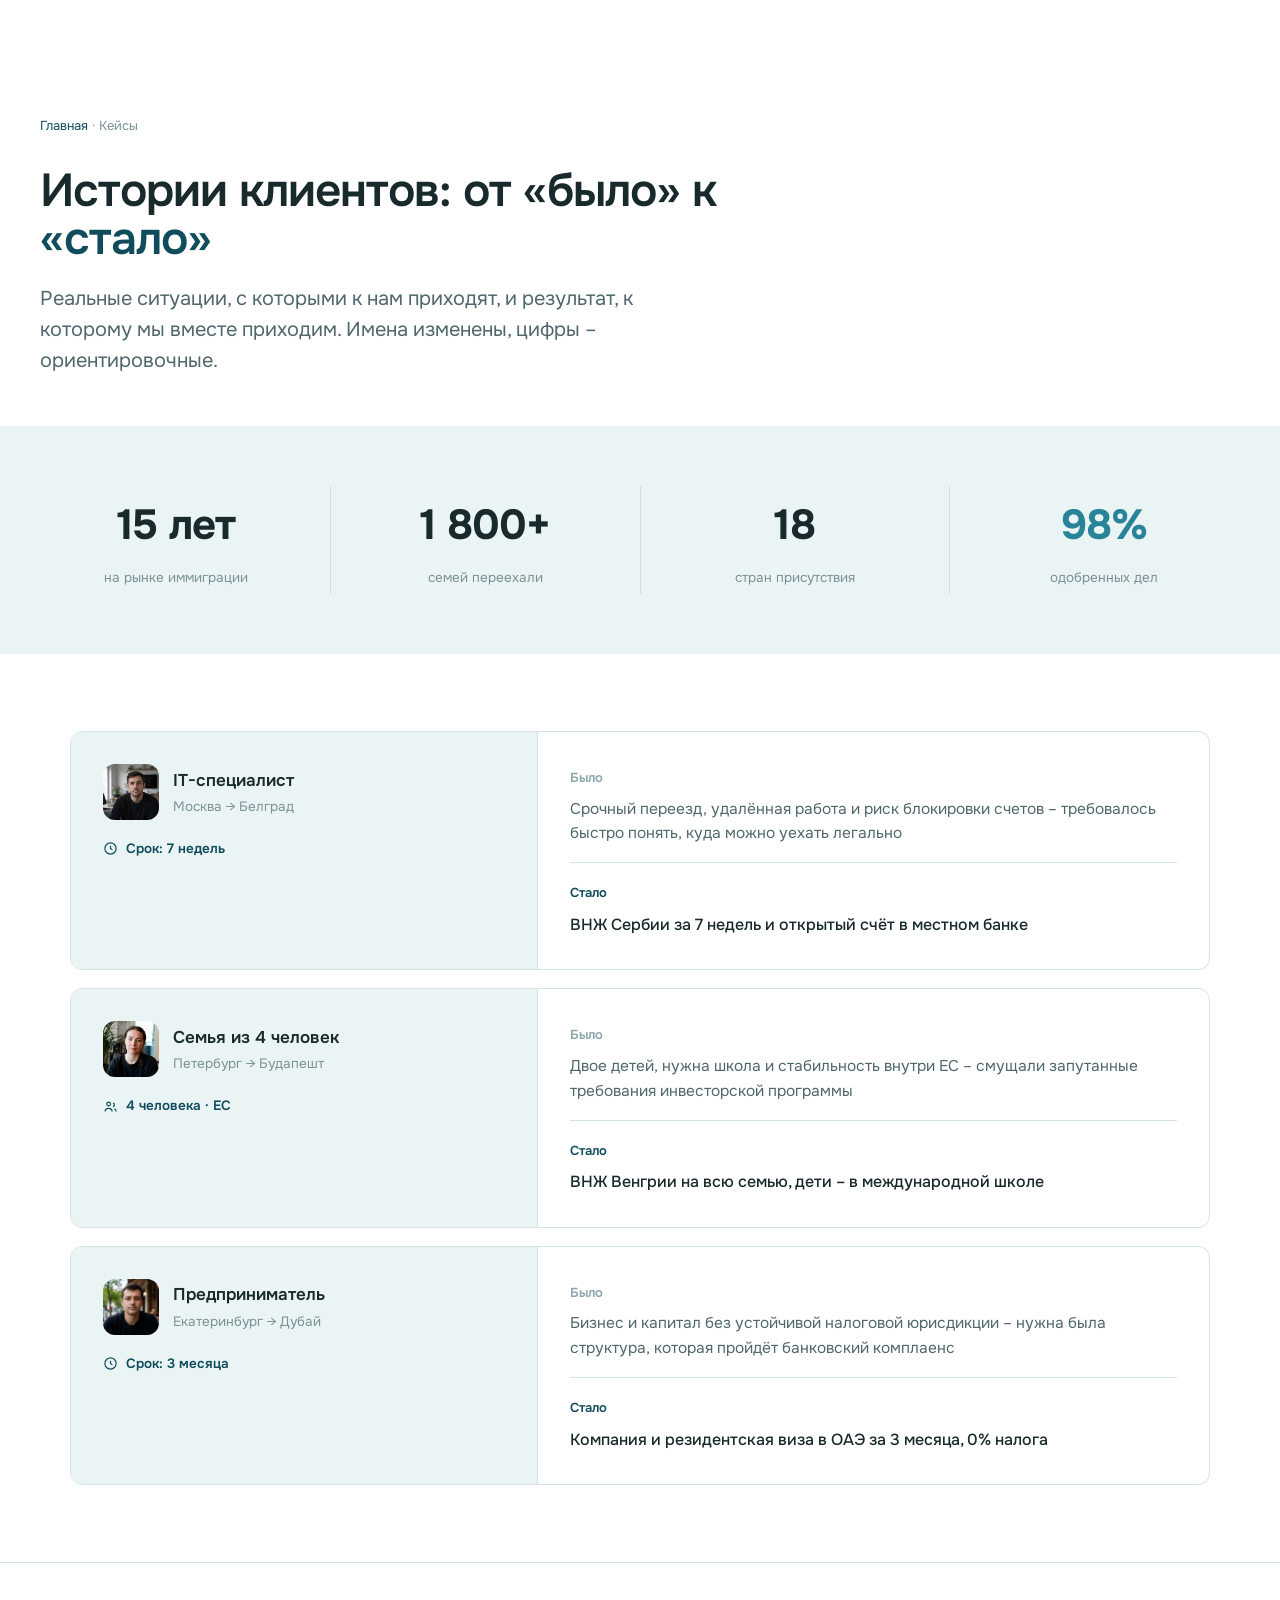
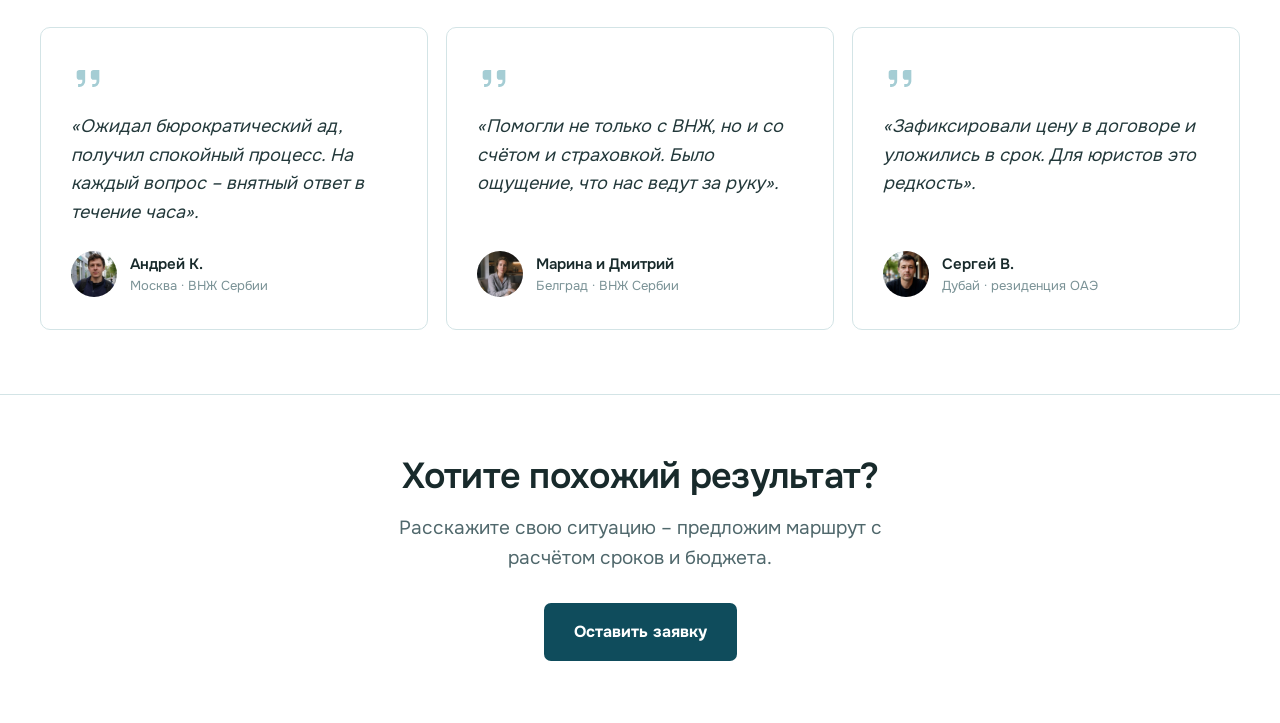
==== commit eb19a5fe: "Redesign homepage + sitewide anti-template pass, mobile UX, collapsible footer disclaimer, image/per" ====
--- a/Cases.dc.html
+++ b/Cases.dc.html
@@ -75,42 +75,42 @@
         <div class="rev case-card" style="display:grid;grid-template-columns:.82fr 1.18fr;border:1px solid #D3E4E6;border-radius:12px;overflow:hidden;background:#fff">
           <div style="background:#EAF4F5;padding:clamp(24px,3vw,32px);display:flex;flex-direction:column;gap:18px;border-right:1px solid #D3E4E6">
             <div style="display:flex;align-items:center;gap:14px">
-              <span style="width:56px;height:56px;border-radius:12px;background:url('images/man3.jpg') center/cover;flex:none"></span>
+              <span style="width:56px;height:56px;border-radius:12px;background:url('images/man3.jpg') center/cover;background-image:image-set(url('images/man3.avif') type('image/avif'),url('images/man3.webp') type('image/webp'),url('images/man3.jpg') type('image/jpeg'));flex:none"></span>
               <div><div style="font-family:'Onest',sans-serif;font-weight:600;font-size:17px;color:#182A2B">IT-специалист</div><div style="font-size:13.5px;color:#7A9296;margin-top:2px">Москва → Белград</div></div>
             </div>
-            <div style="display:inline-flex;align-items:center;gap:8px;align-self:flex-start;background:#fff;border:1px solid #D8EBED;padding:8px 15px;border-radius:999px"><svg width="15" height="15" viewBox="0 0 24 24" fill="none" stroke="#0F4C5C" stroke-width="1.9"><circle cx="12" cy="12" r="9"></circle><path d="M12 7.5V12l3 2"></path></svg><span style="font-family:'Onest',sans-serif;font-size:13.5px;font-weight:600;color:#0F4C5C">Срок: 7 недель</span></div>
+            <div style="display:inline-flex;align-items:center;gap:8px;align-self:flex-start"><svg width="15" height="15" viewBox="0 0 24 24" fill="none" stroke="#0F4C5C" stroke-width="1.9"><circle cx="12" cy="12" r="9"></circle><path d="M12 7.5V12l3 2"></path></svg><span style="font-family:'Onest',sans-serif;font-size:13.5px;font-weight:600;color:#0F4C5C">Срок: 7 недель</span></div>
           </div>
           <div style="padding:clamp(24px,3vw,32px)">
-            <div><span style="font-family:'Onest',sans-serif;font-size:13px;font-weight:600;color:#8AA6AA">Было</span><p style="margin:7px 0 0;font-size:15.5px;color:#50686C;line-height:1.6">Срочный переезд, удалённая работа и риск блокировки счетов. Не было понимания, куда можно уехать легально и быстро.</p></div>
-            <div style="margin-top:16px;padding-top:16px;border-top:1px solid #D3E4E6"><span style="font-family:'Onest',sans-serif;font-size:13px;font-weight:600;color:#0F4C5C">Стало</span><p style="margin:7px 0 0;font-size:16px;color:#182A2B;line-height:1.6;font-weight:500">ВНЖ Сербии за 7 недель и открытый счёт в местном банке.</p></div>
+            <div><span style="font-family:'Onest',sans-serif;font-size:13px;font-weight:600;color:#8AA6AA">Было</span><p style="margin:7px 0 0;font-size:15.5px;color:#50686C;line-height:1.6">Срочный переезд, удалённая работа и риск блокировки счетов – требовалось быстро понять, куда можно уехать легально</p></div>
+            <div style="margin-top:16px;padding-top:16px;border-top:1px solid #D3E4E6"><span style="font-family:'Onest',sans-serif;font-size:13px;font-weight:600;color:#0F4C5C">Стало</span><p style="margin:7px 0 0;font-size:16px;color:#182A2B;line-height:1.6;font-weight:500">ВНЖ Сербии за 7 недель и открытый счёт в местном банке</p></div>
           </div>
         </div>
 
         <div class="rev case-card" style="display:grid;grid-template-columns:.82fr 1.18fr;border:1px solid #D3E4E6;border-radius:12px;overflow:hidden;background:#fff">
           <div style="background:#EAF4F5;padding:clamp(24px,3vw,32px);display:flex;flex-direction:column;gap:18px;border-right:1px solid #D3E4E6">
             <div style="display:flex;align-items:center;gap:14px">
-              <span style="width:56px;height:56px;border-radius:12px;background:url('images/woman2.jpg') center/cover;flex:none"></span>
+              <span style="width:56px;height:56px;border-radius:12px;background:url('images/woman2.jpg') center/cover;background-image:image-set(url('images/woman2.avif') type('image/avif'),url('images/woman2.webp') type('image/webp'),url('images/woman2.jpg') type('image/jpeg'));flex:none"></span>
               <div><div style="font-family:'Onest',sans-serif;font-weight:600;font-size:17px;color:#182A2B">Семья из 4 человек</div><div style="font-size:13.5px;color:#7A9296;margin-top:2px">Петербург → Будапешт</div></div>
             </div>
-            <div style="display:inline-flex;align-items:center;gap:8px;align-self:flex-start;background:#fff;border:1px solid #D8EBED;padding:8px 15px;border-radius:999px"><svg width="15" height="15" viewBox="0 0 24 24" fill="none" stroke="#0F4C5C" stroke-width="1.9"><circle cx="9" cy="8" r="3"></circle><path d="M3.5 20c0-3 2.5-5 5.5-5s5.5 2 5.5 5M16 6.6a3 3 0 0 1 0 5.8M21 20c0-2-1.1-3.6-2.7-4.4"></path></svg><span style="font-family:'Onest',sans-serif;font-size:13.5px;font-weight:600;color:#0F4C5C">4 человека · ЕС</span></span></div>
+            <div style="display:inline-flex;align-items:center;gap:8px;align-self:flex-start"><svg width="15" height="15" viewBox="0 0 24 24" fill="none" stroke="#0F4C5C" stroke-width="1.9"><circle cx="9" cy="8" r="3"></circle><path d="M3.5 20c0-3 2.5-5 5.5-5s5.5 2 5.5 5M16 6.6a3 3 0 0 1 0 5.8M21 20c0-2-1.1-3.6-2.7-4.4"></path></svg><span style="font-family:'Onest',sans-serif;font-size:13.5px;font-weight:600;color:#0F4C5C">4 человека · ЕС</span></div>
           </div>
           <div style="padding:clamp(24px,3vw,32px)">
-            <div><span style="font-family:'Onest',sans-serif;font-size:13px;font-weight:600;color:#8AA6AA">Было</span><p style="margin:7px 0 0;font-size:15.5px;color:#50686C;line-height:1.6">Двое детей, нужна школа и стабильность внутри ЕС. Боялись запутаться в требованиях к инвесторской программе.</p></div>
-            <div style="margin-top:16px;padding-top:16px;border-top:1px solid #D3E4E6"><span style="font-family:'Onest',sans-serif;font-size:13px;font-weight:600;color:#0F4C5C">Стало</span><p style="margin:7px 0 0;font-size:16px;color:#182A2B;line-height:1.6;font-weight:500">ВНЖ Венгрии на всю семью, дети – в международной школе.</p></div>
+            <div><span style="font-family:'Onest',sans-serif;font-size:13px;font-weight:600;color:#8AA6AA">Было</span><p style="margin:7px 0 0;font-size:15.5px;color:#50686C;line-height:1.6">Двое детей, нужна школа и стабильность внутри ЕС – смущали запутанные требования инвесторской программы</p></div>
+            <div style="margin-top:16px;padding-top:16px;border-top:1px solid #D3E4E6"><span style="font-family:'Onest',sans-serif;font-size:13px;font-weight:600;color:#0F4C5C">Стало</span><p style="margin:7px 0 0;font-size:16px;color:#182A2B;line-height:1.6;font-weight:500">ВНЖ Венгрии на всю семью, дети – в международной школе</p></div>
           </div>
         </div>
 
         <div class="rev case-card" style="display:grid;grid-template-columns:.82fr 1.18fr;border:1px solid #D3E4E6;border-radius:12px;overflow:hidden;background:#fff">
           <div style="background:#EAF4F5;padding:clamp(24px,3vw,32px);display:flex;flex-direction:column;gap:18px;border-right:1px solid #D3E4E6">
             <div style="display:flex;align-items:center;gap:14px">
-              <span style="width:56px;height:56px;border-radius:12px;background:url('images/man2.jpg') center/cover;flex:none"></span>
+              <span style="width:56px;height:56px;border-radius:12px;background:url('images/man2.jpg') center/cover;background-image:image-set(url('images/man2.avif') type('image/avif'),url('images/man2.webp') type('image/webp'),url('images/man2.jpg') type('image/jpeg'));flex:none"></span>
               <div><div style="font-family:'Onest',sans-serif;font-weight:600;font-size:17px;color:#182A2B">Предприниматель</div><div style="font-size:13.5px;color:#7A9296;margin-top:2px">Екатеринбург → Дубай</div></div>
             </div>
-            <div style="display:inline-flex;align-items:center;gap:8px;align-self:flex-start;background:#fff;border:1px solid #D8EBED;padding:8px 15px;border-radius:999px"><svg width="15" height="15" viewBox="0 0 24 24" fill="none" stroke="#0F4C5C" stroke-width="1.9"><circle cx="12" cy="12" r="9"></circle><path d="M12 7.5V12l3 2"></path></svg><span style="font-family:'Onest',sans-serif;font-size:13.5px;font-weight:600;color:#0F4C5C">Срок: 3 месяца</span></div>
+            <div style="display:inline-flex;align-items:center;gap:8px;align-self:flex-start"><svg width="15" height="15" viewBox="0 0 24 24" fill="none" stroke="#0F4C5C" stroke-width="1.9"><circle cx="12" cy="12" r="9"></circle><path d="M12 7.5V12l3 2"></path></svg><span style="font-family:'Onest',sans-serif;font-size:13.5px;font-weight:600;color:#0F4C5C">Срок: 3 месяца</span></div>
           </div>
           <div style="padding:clamp(24px,3vw,32px)">
-            <div><span style="font-family:'Onest',sans-serif;font-size:13px;font-weight:600;color:#8AA6AA">Было</span><p style="margin:7px 0 0;font-size:15.5px;color:#50686C;line-height:1.6">Бизнес и капитал без устойчивой налоговой юрисдикции. Нужна была структура, которая пройдёт банковский комплаенс.</p></div>
-            <div style="margin-top:16px;padding-top:16px;border-top:1px solid #D3E4E6"><span style="font-family:'Onest',sans-serif;font-size:13px;font-weight:600;color:#0F4C5C">Стало</span><p style="margin:7px 0 0;font-size:16px;color:#182A2B;line-height:1.6;font-weight:500">Компания и резидентская виза в ОАЭ за 3 месяца, 0% налога.</p></div>
+            <div><span style="font-family:'Onest',sans-serif;font-size:13px;font-weight:600;color:#8AA6AA">Было</span><p style="margin:7px 0 0;font-size:15.5px;color:#50686C;line-height:1.6">Бизнес и капитал без устойчивой налоговой юрисдикции – нужна была структура, которая пройдёт банковский комплаенс</p></div>
+            <div style="margin-top:16px;padding-top:16px;border-top:1px solid #D3E4E6"><span style="font-family:'Onest',sans-serif;font-size:13px;font-weight:600;color:#0F4C5C">Стало</span><p style="margin:7px 0 0;font-size:16px;color:#182A2B;line-height:1.6;font-weight:500">Компания и резидентская виза в ОАЭ за 3 месяца, 0% налога</p></div>
           </div>
         </div>
 
@@ -125,17 +125,17 @@
         <div class="rev" style="background:#fff;border:1px solid #D3E4E6;border-radius:10px;padding:32px 30px;display:flex;flex-direction:column">
           <svg width="34" height="34" viewBox="0 0 24 24" fill="#A5CDD4" style="margin-bottom:18px"><path d="M10 7H6a2 2 0 0 0-2 2v3a2 2 0 0 0 2 2h2v1a2 2 0 0 1-2 2H5v2h1a4 4 0 0 0 4-4V7Zm10 0h-4a2 2 0 0 0-2 2v3a2 2 0 0 0 2 2h2v1a2 2 0 0 1-2 2h-1v2h1a4 4 0 0 0 4-4V7Z"></path></svg>
           <p style="font-family:'Onest',sans-serif;font-size:18px;line-height:1.6;color:#22383A;margin:0 0 24px;font-style:italic">«Ожидал бюрократический ад, получил спокойный процесс. На каждый вопрос – внятный ответ в течение часа».</p>
-          <div style="margin-top:auto;display:flex;align-items:center;gap:13px"><span style="width:46px;height:46px;border-radius:50%;background:url('images/man1.jpg') center/cover;flex:none"></span><div><div style="font-family:'Onest',sans-serif;font-weight:600;font-size:15px;color:#182A2B">Андрей К.</div><div style="font-size:13px;color:#7A9296">Москва · ВНЖ Сербии</div></div></div>
+          <div style="margin-top:auto;display:flex;align-items:center;gap:13px"><span style="width:46px;height:46px;border-radius:50%;background:url('images/man1.jpg') center/cover;background-image:image-set(url('images/man1.avif') type('image/avif'),url('images/man1.webp') type('image/webp'),url('images/man1.jpg') type('image/jpeg'));flex:none"></span><div><div style="font-family:'Onest',sans-serif;font-weight:600;font-size:15px;color:#182A2B">Андрей К.</div><div style="font-size:13px;color:#7A9296">Москва · ВНЖ Сербии</div></div></div>
         </div>
         <div class="rev" style="background:#fff;border:1px solid #D3E4E6;border-radius:10px;padding:32px 30px;display:flex;flex-direction:column">
           <svg width="34" height="34" viewBox="0 0 24 24" fill="#A5CDD4" style="margin-bottom:18px"><path d="M10 7H6a2 2 0 0 0-2 2v3a2 2 0 0 0 2 2h2v1a2 2 0 0 1-2 2H5v2h1a4 4 0 0 0 4-4V7Zm10 0h-4a2 2 0 0 0-2 2v3a2 2 0 0 0 2 2h2v1a2 2 0 0 1-2 2h-1v2h1a4 4 0 0 0 4-4V7Z"></path></svg>
           <p style="font-family:'Onest',sans-serif;font-size:18px;line-height:1.6;color:#22383A;margin:0 0 24px;font-style:italic">«Помогли не только с ВНЖ, но и со счётом и страховкой. Было ощущение, что нас ведут за руку».</p>
-          <div style="margin-top:auto;display:flex;align-items:center;gap:13px"><span style="width:46px;height:46px;border-radius:50%;background:url('images/woman1.jpg') center/cover;flex:none"></span><div><div style="font-family:'Onest',sans-serif;font-weight:600;font-size:15px;color:#182A2B">Марина и Дмитрий</div><div style="font-size:13px;color:#7A9296">Белград · ВНЖ Сербии</div></div></div>
+          <div style="margin-top:auto;display:flex;align-items:center;gap:13px"><span style="width:46px;height:46px;border-radius:50%;background:url('images/woman1.jpg') center/cover;background-image:image-set(url('images/woman1.avif') type('image/avif'),url('images/woman1.webp') type('image/webp'),url('images/woman1.jpg') type('image/jpeg'));flex:none"></span><div><div style="font-family:'Onest',sans-serif;font-weight:600;font-size:15px;color:#182A2B">Марина и Дмитрий</div><div style="font-size:13px;color:#7A9296">Белград · ВНЖ Сербии</div></div></div>
         </div>
         <div class="rev" style="background:#fff;border:1px solid #D3E4E6;border-radius:10px;padding:32px 30px;display:flex;flex-direction:column">
           <svg width="34" height="34" viewBox="0 0 24 24" fill="#A5CDD4" style="margin-bottom:18px"><path d="M10 7H6a2 2 0 0 0-2 2v3a2 2 0 0 0 2 2h2v1a2 2 0 0 1-2 2H5v2h1a4 4 0 0 0 4-4V7Zm10 0h-4a2 2 0 0 0-2 2v3a2 2 0 0 0 2 2h2v1a2 2 0 0 1-2 2h-1v2h1a4 4 0 0 0 4-4V7Z"></path></svg>
           <p style="font-family:'Onest',sans-serif;font-size:18px;line-height:1.6;color:#22383A;margin:0 0 24px;font-style:italic">«Зафиксировали цену в договоре и уложились в срок. Для юристов это редкость».</p>
-          <div style="margin-top:auto;display:flex;align-items:center;gap:13px"><span style="width:46px;height:46px;border-radius:50%;background:url('images/man2.jpg') center/cover;flex:none"></span><div><div style="font-family:'Onest',sans-serif;font-weight:600;font-size:15px;color:#182A2B">Сергей В.</div><div style="font-size:13px;color:#7A9296">Дубай · резиденция ОАЭ</div></div></div>
+          <div style="margin-top:auto;display:flex;align-items:center;gap:13px"><span style="width:46px;height:46px;border-radius:50%;background:url('images/man2.jpg') center/cover;background-image:image-set(url('images/man2.avif') type('image/avif'),url('images/man2.webp') type('image/webp'),url('images/man2.jpg') type('image/jpeg'));flex:none"></span><div><div style="font-family:'Onest',sans-serif;font-weight:600;font-size:15px;color:#182A2B">Сергей В.</div><div style="font-size:13px;color:#7A9296">Дубай · резиденция ОАЭ</div></div></div>
         </div>
       </div>
     </div>
@@ -145,9 +145,7 @@
     <div style="max-width:920px;margin:0 auto;text-align:center">
       <h2 class="rev" style="font-family:'Onest',sans-serif;font-weight:700;font-size:clamp(24px,3vw,36px);line-height:1.1;letter-spacing:-.02em;color:#182A2B;margin:0 0 16px">Хотите похожий результат?</h2>
       <p class="rev" style="font-size:clamp(16px,1.6vw,19px);color:#50686C;max-width:540px;margin:0 auto 30px;line-height:1.6">Расскажите свою ситуацию – предложим маршрут с расчётом сроков и бюджета.</p>
-      <a href="Contacts.dc.html" class="rev" style="display:inline-flex;align-items:center;gap:10px;padding:16px 30px;border-radius:7px;background:#0F4C5C;color:#fff;font-family:'Onest',sans-serif;font-weight:700;font-size:16px;transition:background .2s ease" style-hover="background:#0E1416 !important;color:#fff !important">Оставить заявку
-        
-      </a>
+      <a href="Contacts.dc.html" class="rev" style="display:inline-flex;align-items:center;gap:10px;padding:16px 30px;border-radius:7px;background:#0F4C5C;color:#fff;font-family:'Onest',sans-serif;font-weight:700;font-size:16px;transition:background .2s ease" style-hover="background:#0E1416 !important;color:#fff !important">Оставить заявку</a>
     </div>
   </section>
 
--- a/_ds/meta-design-system-d7eae776-0840-4b6b-a743-934cf637a0c1/tokens/fonts.css
+++ b/_ds/meta-design-system-d7eae776-0840-4b6b-a743-934cf637a0c1/tokens/fonts.css
@@ -2,7 +2,13 @@
    FONTS — Meta Design System
    Optimistic VF is Meta's proprietary variable display face and
    cannot be redistributed. Montserrat (a documented fallback) is
-   substituted as the nearest geometric-humanist match on Google
-   Fonts. Replace with licensed Optimistic VF for production.
+   the nearest geometric-humanist match on Google Fonts, wired via
+   --font-display/--font-body in typography.css.
+
+   The Montserrat @import is intentionally NOT loaded here: this
+   site's pages set their own type family ('Onest') directly and
+   never reference the --font-display/--font-body tokens or the
+   .t-* helper classes, so fetching Montserrat would just be a
+   dead network request on every page. Re-add the @import only if
+   a page starts using those tokens/classes.
    ============================================================ */
-@import url('https://fonts.googleapis.com/css2?family=Montserrat:ital,wght@0,300;0,400;0,500;0,600;0,700;1,400&display=swap');
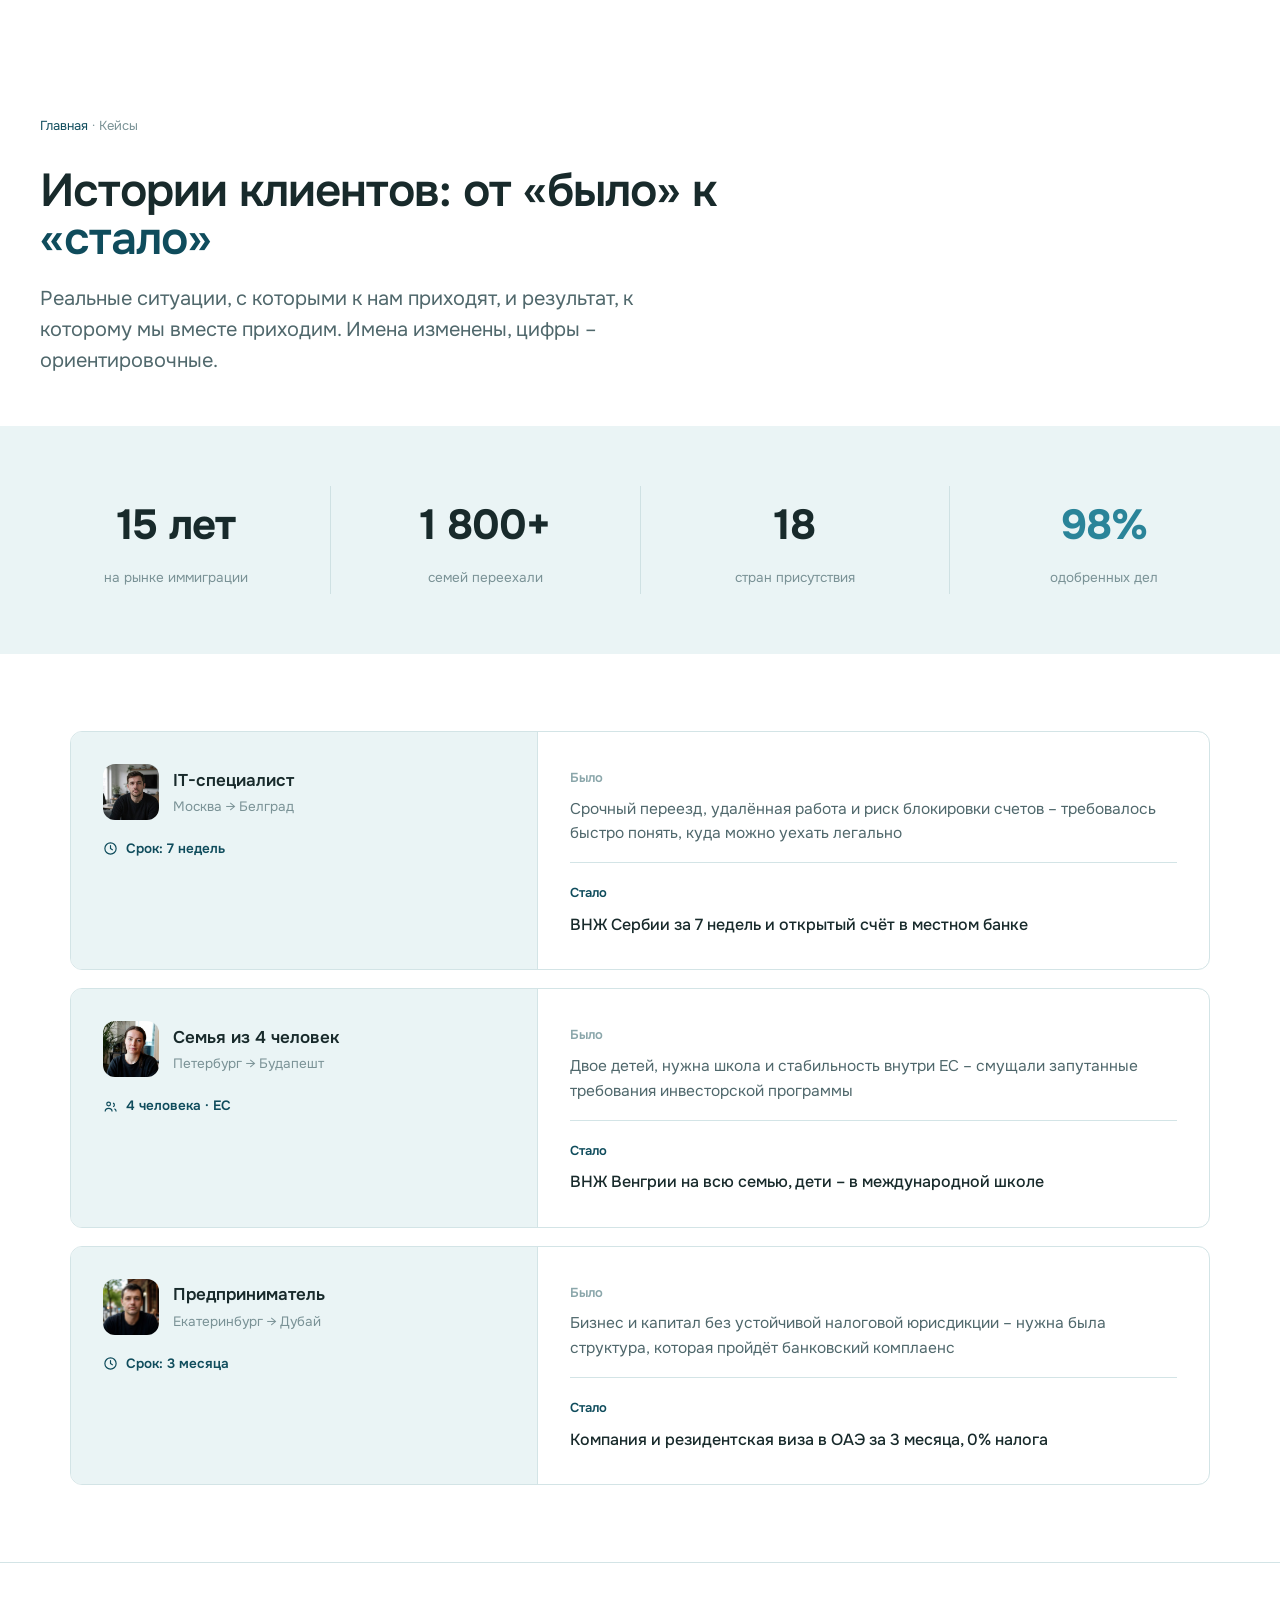
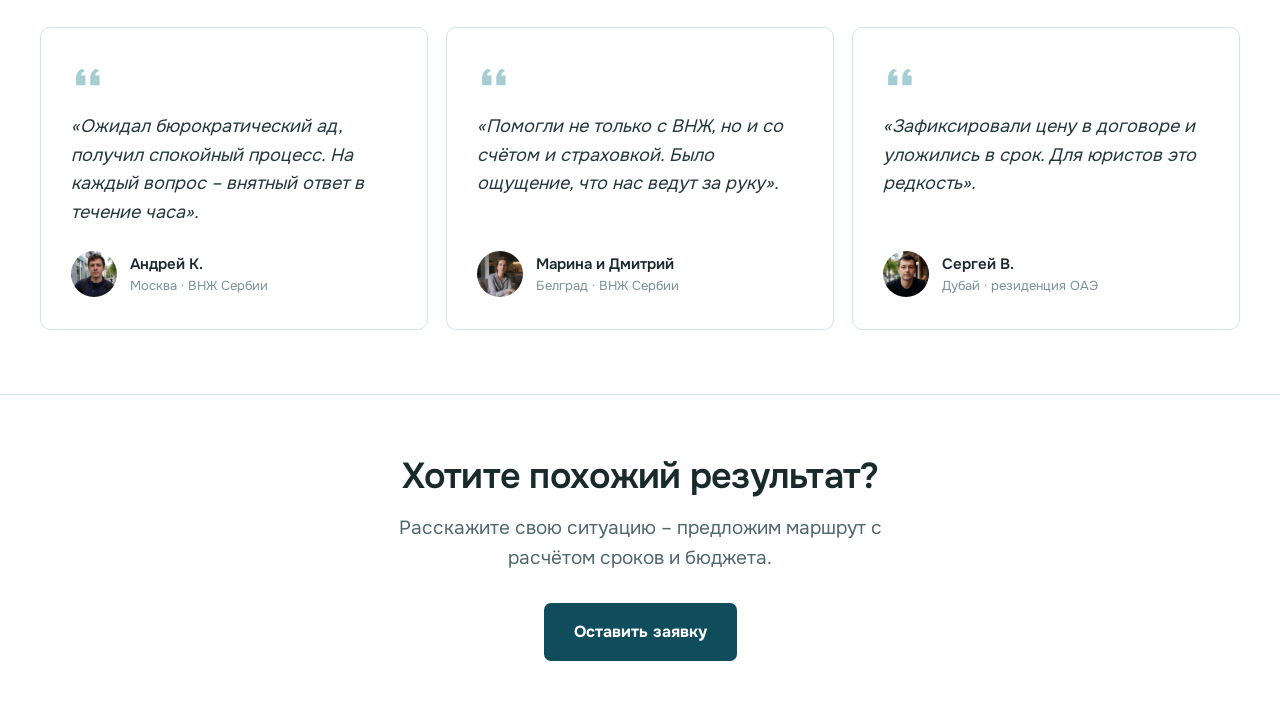
==== commit e162c0ec: "Refresh icon set + livelier quick-nav - Replace brand globe (header/footer/favicon/CTA watermark) wi" ====
--- a/Cases.dc.html
+++ b/Cases.dc.html
@@ -78,7 +78,7 @@
               <span style="width:56px;height:56px;border-radius:12px;background:url('images/man3.jpg') center/cover;background-image:image-set(url('images/man3.avif') type('image/avif'),url('images/man3.webp') type('image/webp'),url('images/man3.jpg') type('image/jpeg'));flex:none"></span>
               <div><div style="font-family:'Onest',sans-serif;font-weight:600;font-size:17px;color:#182A2B">IT-специалист</div><div style="font-size:13.5px;color:#7A9296;margin-top:2px">Москва → Белград</div></div>
             </div>
-            <div style="display:inline-flex;align-items:center;gap:8px;align-self:flex-start"><svg width="15" height="15" viewBox="0 0 24 24" fill="none" stroke="#0F4C5C" stroke-width="1.9"><circle cx="12" cy="12" r="9"></circle><path d="M12 7.5V12l3 2"></path></svg><span style="font-family:'Onest',sans-serif;font-size:13.5px;font-weight:600;color:#0F4C5C">Срок: 7 недель</span></div>
+            <div style="display:inline-flex;align-items:center;gap:8px;align-self:flex-start"><svg width="15" height="15" viewBox="0 0 24 24" fill="none" stroke="#0F4C5C" stroke-width="1.9"><circle cx="12" cy="12" r="9"></circle><path d="M12 7.5V12l3 2" stroke-linecap="round" stroke-linejoin="round"></path></svg><span style="font-family:'Onest',sans-serif;font-size:13.5px;font-weight:600;color:#0F4C5C">Срок: 7 недель</span></div>
           </div>
           <div style="padding:clamp(24px,3vw,32px)">
             <div><span style="font-family:'Onest',sans-serif;font-size:13px;font-weight:600;color:#8AA6AA">Было</span><p style="margin:7px 0 0;font-size:15.5px;color:#50686C;line-height:1.6">Срочный переезд, удалённая работа и риск блокировки счетов – требовалось быстро понять, куда можно уехать легально</p></div>
@@ -106,7 +106,7 @@
               <span style="width:56px;height:56px;border-radius:12px;background:url('images/man2.jpg') center/cover;background-image:image-set(url('images/man2.avif') type('image/avif'),url('images/man2.webp') type('image/webp'),url('images/man2.jpg') type('image/jpeg'));flex:none"></span>
               <div><div style="font-family:'Onest',sans-serif;font-weight:600;font-size:17px;color:#182A2B">Предприниматель</div><div style="font-size:13.5px;color:#7A9296;margin-top:2px">Екатеринбург → Дубай</div></div>
             </div>
-            <div style="display:inline-flex;align-items:center;gap:8px;align-self:flex-start"><svg width="15" height="15" viewBox="0 0 24 24" fill="none" stroke="#0F4C5C" stroke-width="1.9"><circle cx="12" cy="12" r="9"></circle><path d="M12 7.5V12l3 2"></path></svg><span style="font-family:'Onest',sans-serif;font-size:13.5px;font-weight:600;color:#0F4C5C">Срок: 3 месяца</span></div>
+            <div style="display:inline-flex;align-items:center;gap:8px;align-self:flex-start"><svg width="15" height="15" viewBox="0 0 24 24" fill="none" stroke="#0F4C5C" stroke-width="1.9"><circle cx="12" cy="12" r="9"></circle><path d="M12 7.5V12l3 2" stroke-linecap="round" stroke-linejoin="round"></path></svg><span style="font-family:'Onest',sans-serif;font-size:13.5px;font-weight:600;color:#0F4C5C">Срок: 3 месяца</span></div>
           </div>
           <div style="padding:clamp(24px,3vw,32px)">
             <div><span style="font-family:'Onest',sans-serif;font-size:13px;font-weight:600;color:#8AA6AA">Было</span><p style="margin:7px 0 0;font-size:15.5px;color:#50686C;line-height:1.6">Бизнес и капитал без устойчивой налоговой юрисдикции – нужна была структура, которая пройдёт банковский комплаенс</p></div>
@@ -123,17 +123,17 @@
     <div style="max-width:1240px;margin:0 auto">
       <div id="revGrid" style="display:grid;grid-template-columns:repeat(3,1fr);gap:18px">
         <div class="rev" style="background:#fff;border:1px solid #D3E4E6;border-radius:10px;padding:32px 30px;display:flex;flex-direction:column">
-          <svg width="34" height="34" viewBox="0 0 24 24" fill="#A5CDD4" style="margin-bottom:18px"><path d="M10 7H6a2 2 0 0 0-2 2v3a2 2 0 0 0 2 2h2v1a2 2 0 0 1-2 2H5v2h1a4 4 0 0 0 4-4V7Zm10 0h-4a2 2 0 0 0-2 2v3a2 2 0 0 0 2 2h2v1a2 2 0 0 1-2 2h-1v2h1a4 4 0 0 0 4-4V7Z"></path></svg>
+          <svg width="34" height="34" viewBox="0 0 24 24" fill="#A5CDD4" style="margin-bottom:18px"><path d="M7.7 6.2C5.1 7.3 3.6 9.7 3.6 13v4.8h6.6V11H7.1c.1-1.7 1-2.8 2.9-3.3L7.7 6.2Zm10 0c-2.6 1.1-4.1 3.5-4.1 6.8v4.8h6.6V11h-3.1c.1-1.7 1-2.8 2.9-3.3L17.7 6.2Z"></path></svg>
           <p style="font-family:'Onest',sans-serif;font-size:18px;line-height:1.6;color:#22383A;margin:0 0 24px;font-style:italic">«Ожидал бюрократический ад, получил спокойный процесс. На каждый вопрос – внятный ответ в течение часа».</p>
           <div style="margin-top:auto;display:flex;align-items:center;gap:13px"><span style="width:46px;height:46px;border-radius:50%;background:url('images/man1.jpg') center/cover;background-image:image-set(url('images/man1.avif') type('image/avif'),url('images/man1.webp') type('image/webp'),url('images/man1.jpg') type('image/jpeg'));flex:none"></span><div><div style="font-family:'Onest',sans-serif;font-weight:600;font-size:15px;color:#182A2B">Андрей К.</div><div style="font-size:13px;color:#7A9296">Москва · ВНЖ Сербии</div></div></div>
         </div>
         <div class="rev" style="background:#fff;border:1px solid #D3E4E6;border-radius:10px;padding:32px 30px;display:flex;flex-direction:column">
-          <svg width="34" height="34" viewBox="0 0 24 24" fill="#A5CDD4" style="margin-bottom:18px"><path d="M10 7H6a2 2 0 0 0-2 2v3a2 2 0 0 0 2 2h2v1a2 2 0 0 1-2 2H5v2h1a4 4 0 0 0 4-4V7Zm10 0h-4a2 2 0 0 0-2 2v3a2 2 0 0 0 2 2h2v1a2 2 0 0 1-2 2h-1v2h1a4 4 0 0 0 4-4V7Z"></path></svg>
+          <svg width="34" height="34" viewBox="0 0 24 24" fill="#A5CDD4" style="margin-bottom:18px"><path d="M7.7 6.2C5.1 7.3 3.6 9.7 3.6 13v4.8h6.6V11H7.1c.1-1.7 1-2.8 2.9-3.3L7.7 6.2Zm10 0c-2.6 1.1-4.1 3.5-4.1 6.8v4.8h6.6V11h-3.1c.1-1.7 1-2.8 2.9-3.3L17.7 6.2Z"></path></svg>
           <p style="font-family:'Onest',sans-serif;font-size:18px;line-height:1.6;color:#22383A;margin:0 0 24px;font-style:italic">«Помогли не только с ВНЖ, но и со счётом и страховкой. Было ощущение, что нас ведут за руку».</p>
           <div style="margin-top:auto;display:flex;align-items:center;gap:13px"><span style="width:46px;height:46px;border-radius:50%;background:url('images/woman1.jpg') center/cover;background-image:image-set(url('images/woman1.avif') type('image/avif'),url('images/woman1.webp') type('image/webp'),url('images/woman1.jpg') type('image/jpeg'));flex:none"></span><div><div style="font-family:'Onest',sans-serif;font-weight:600;font-size:15px;color:#182A2B">Марина и Дмитрий</div><div style="font-size:13px;color:#7A9296">Белград · ВНЖ Сербии</div></div></div>
         </div>
         <div class="rev" style="background:#fff;border:1px solid #D3E4E6;border-radius:10px;padding:32px 30px;display:flex;flex-direction:column">
-          <svg width="34" height="34" viewBox="0 0 24 24" fill="#A5CDD4" style="margin-bottom:18px"><path d="M10 7H6a2 2 0 0 0-2 2v3a2 2 0 0 0 2 2h2v1a2 2 0 0 1-2 2H5v2h1a4 4 0 0 0 4-4V7Zm10 0h-4a2 2 0 0 0-2 2v3a2 2 0 0 0 2 2h2v1a2 2 0 0 1-2 2h-1v2h1a4 4 0 0 0 4-4V7Z"></path></svg>
+          <svg width="34" height="34" viewBox="0 0 24 24" fill="#A5CDD4" style="margin-bottom:18px"><path d="M7.7 6.2C5.1 7.3 3.6 9.7 3.6 13v4.8h6.6V11H7.1c.1-1.7 1-2.8 2.9-3.3L7.7 6.2Zm10 0c-2.6 1.1-4.1 3.5-4.1 6.8v4.8h6.6V11h-3.1c.1-1.7 1-2.8 2.9-3.3L17.7 6.2Z"></path></svg>
           <p style="font-family:'Onest',sans-serif;font-size:18px;line-height:1.6;color:#22383A;margin:0 0 24px;font-style:italic">«Зафиксировали цену в договоре и уложились в срок. Для юристов это редкость».</p>
           <div style="margin-top:auto;display:flex;align-items:center;gap:13px"><span style="width:46px;height:46px;border-radius:50%;background:url('images/man2.jpg') center/cover;background-image:image-set(url('images/man2.avif') type('image/avif'),url('images/man2.webp') type('image/webp'),url('images/man2.jpg') type('image/jpeg'));flex:none"></span><div><div style="font-family:'Onest',sans-serif;font-weight:600;font-size:15px;color:#182A2B">Сергей В.</div><div style="font-size:13px;color:#7A9296">Дубай · резиденция ОАЭ</div></div></div>
         </div>
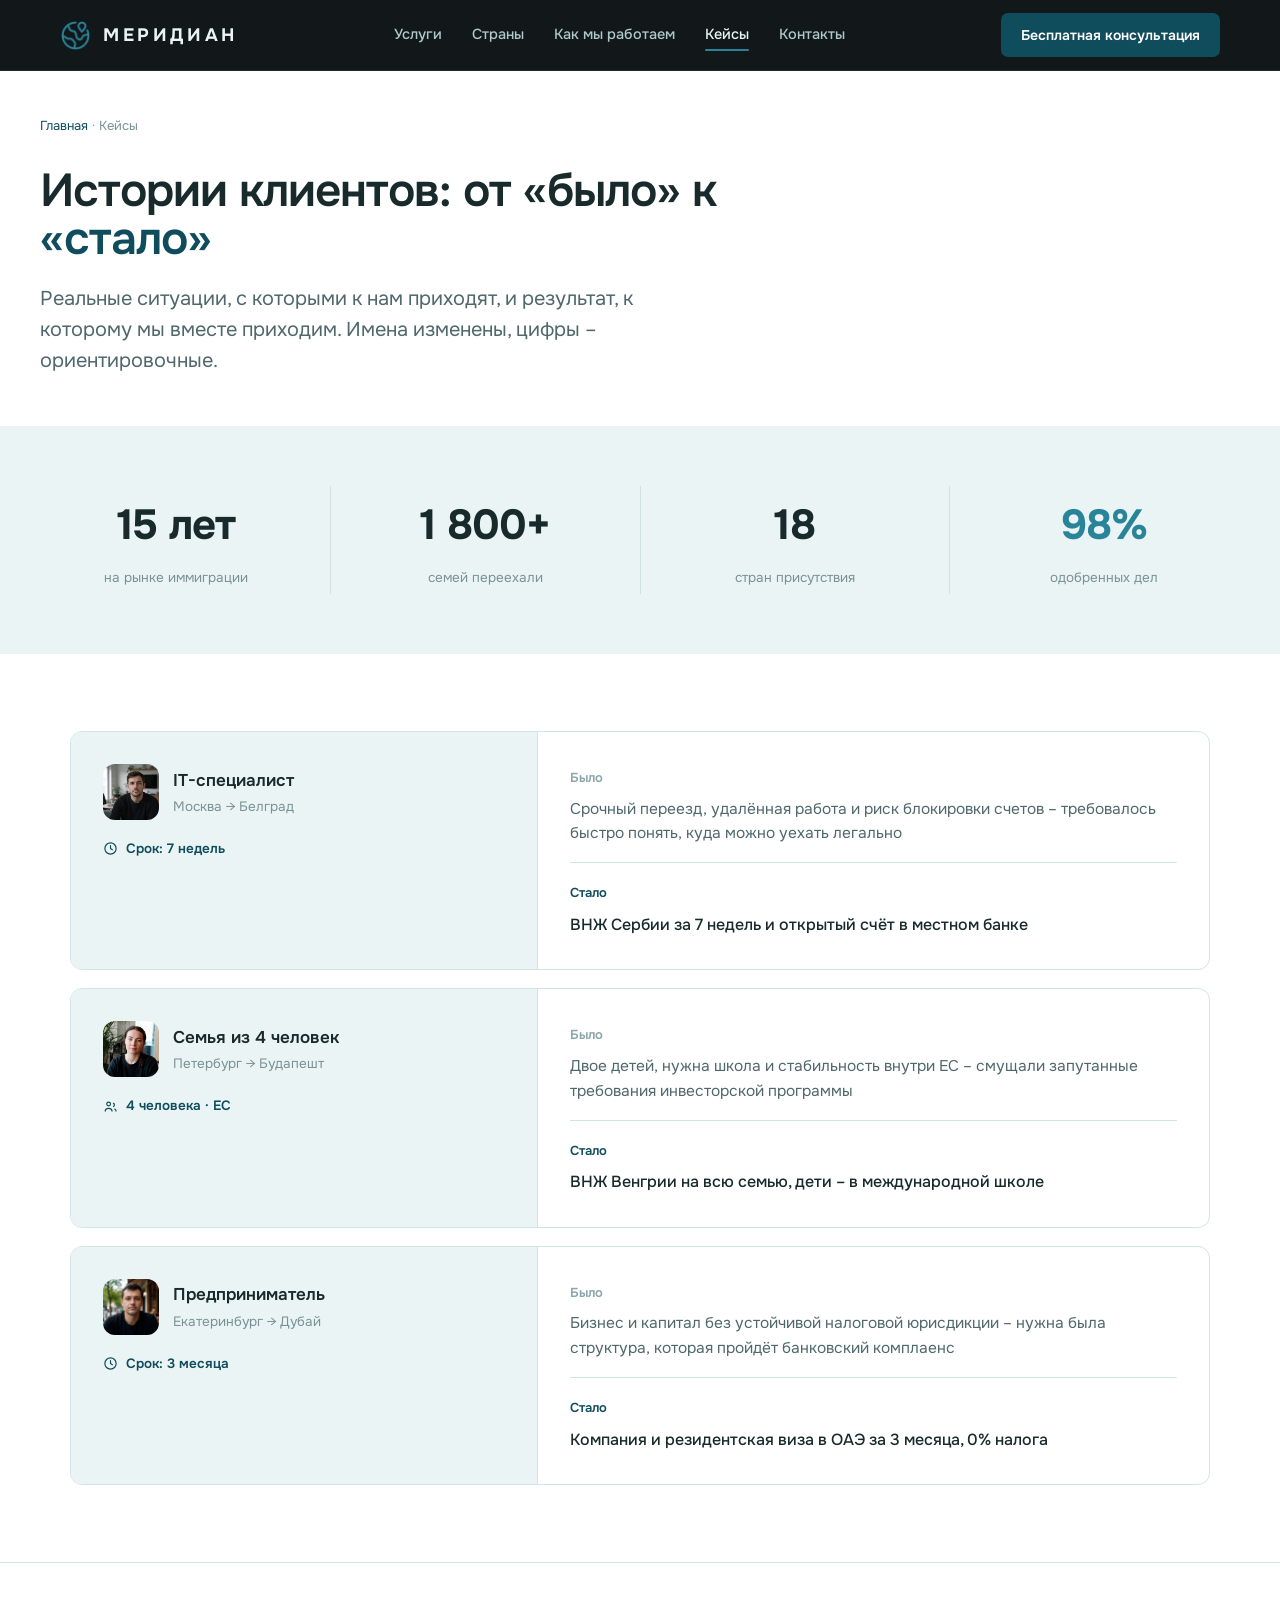
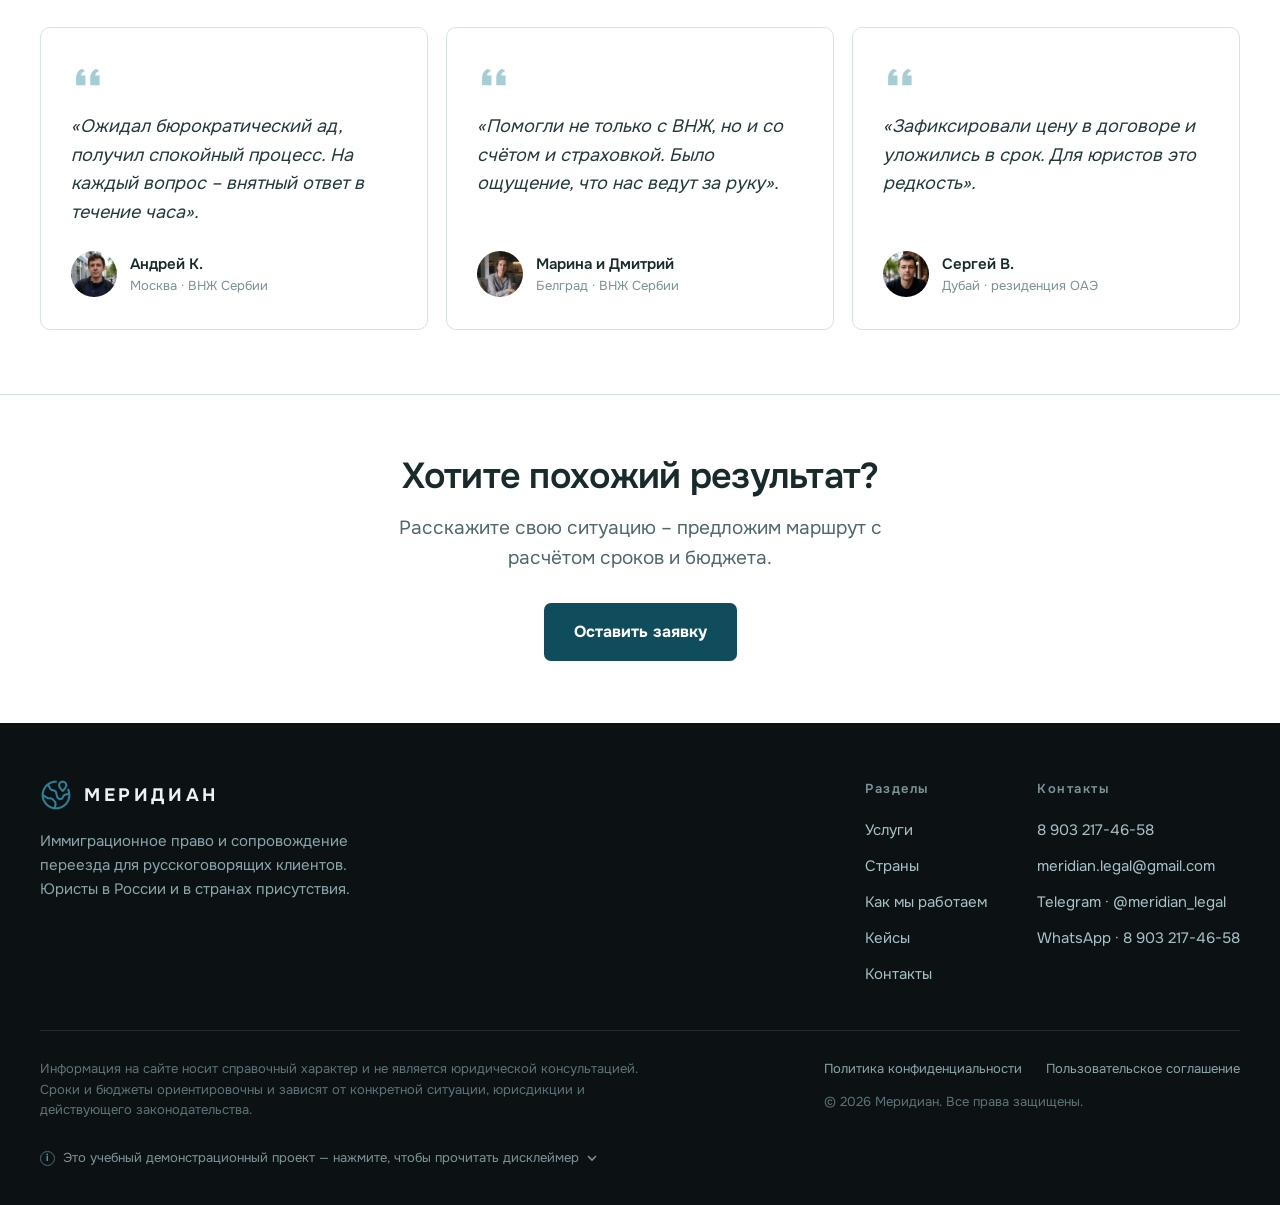
==== commit 6ebe8432: "Speed: self-host React, drop unused 73KB DS bundle + dead token CSS Every page previously blanked un" ====
--- a/Cases.dc.html
+++ b/Cases.dc.html
@@ -4,15 +4,14 @@
 <meta charset="utf-8">
 <meta name="viewport" content="width=device-width, initial-scale=1">
 <title>МЕРИДИАН</title>
-<link rel="icon" type="image/svg+xml" href="favicon.svg">
+<link rel="icon" type="image/png" href="favicon.png">
 <script src="./support.js"></script>
 </head>
 <body>
 <x-dc>
 <helmet>
-<link rel="stylesheet" href="_ds/meta-design-system-d7eae776-0840-4b6b-a743-934cf637a0c1/tokens/fonts.css">
-<link rel="stylesheet" href="_ds/meta-design-system-d7eae776-0840-4b6b-a743-934cf637a0c1/styles.css">
-<script src="_ds/meta-design-system-d7eae776-0840-4b6b-a743-934cf637a0c1/_ds_bundle.js"></script>
+<link rel="preload" as="script" crossorigin="anonymous" href="vendor/react.production.min.js">
+<link rel="preload" as="script" crossorigin="anonymous" href="vendor/react-dom.production.min.js">
 <link rel="preconnect" href="https://fonts.googleapis.com">
 <link rel="preconnect" href="https://fonts.gstatic.com" crossorigin>
 <link href="https://fonts.googleapis.com/css2?family=Onest:wght@300;400;500;600;700;800&display=swap" rel="stylesheet">
